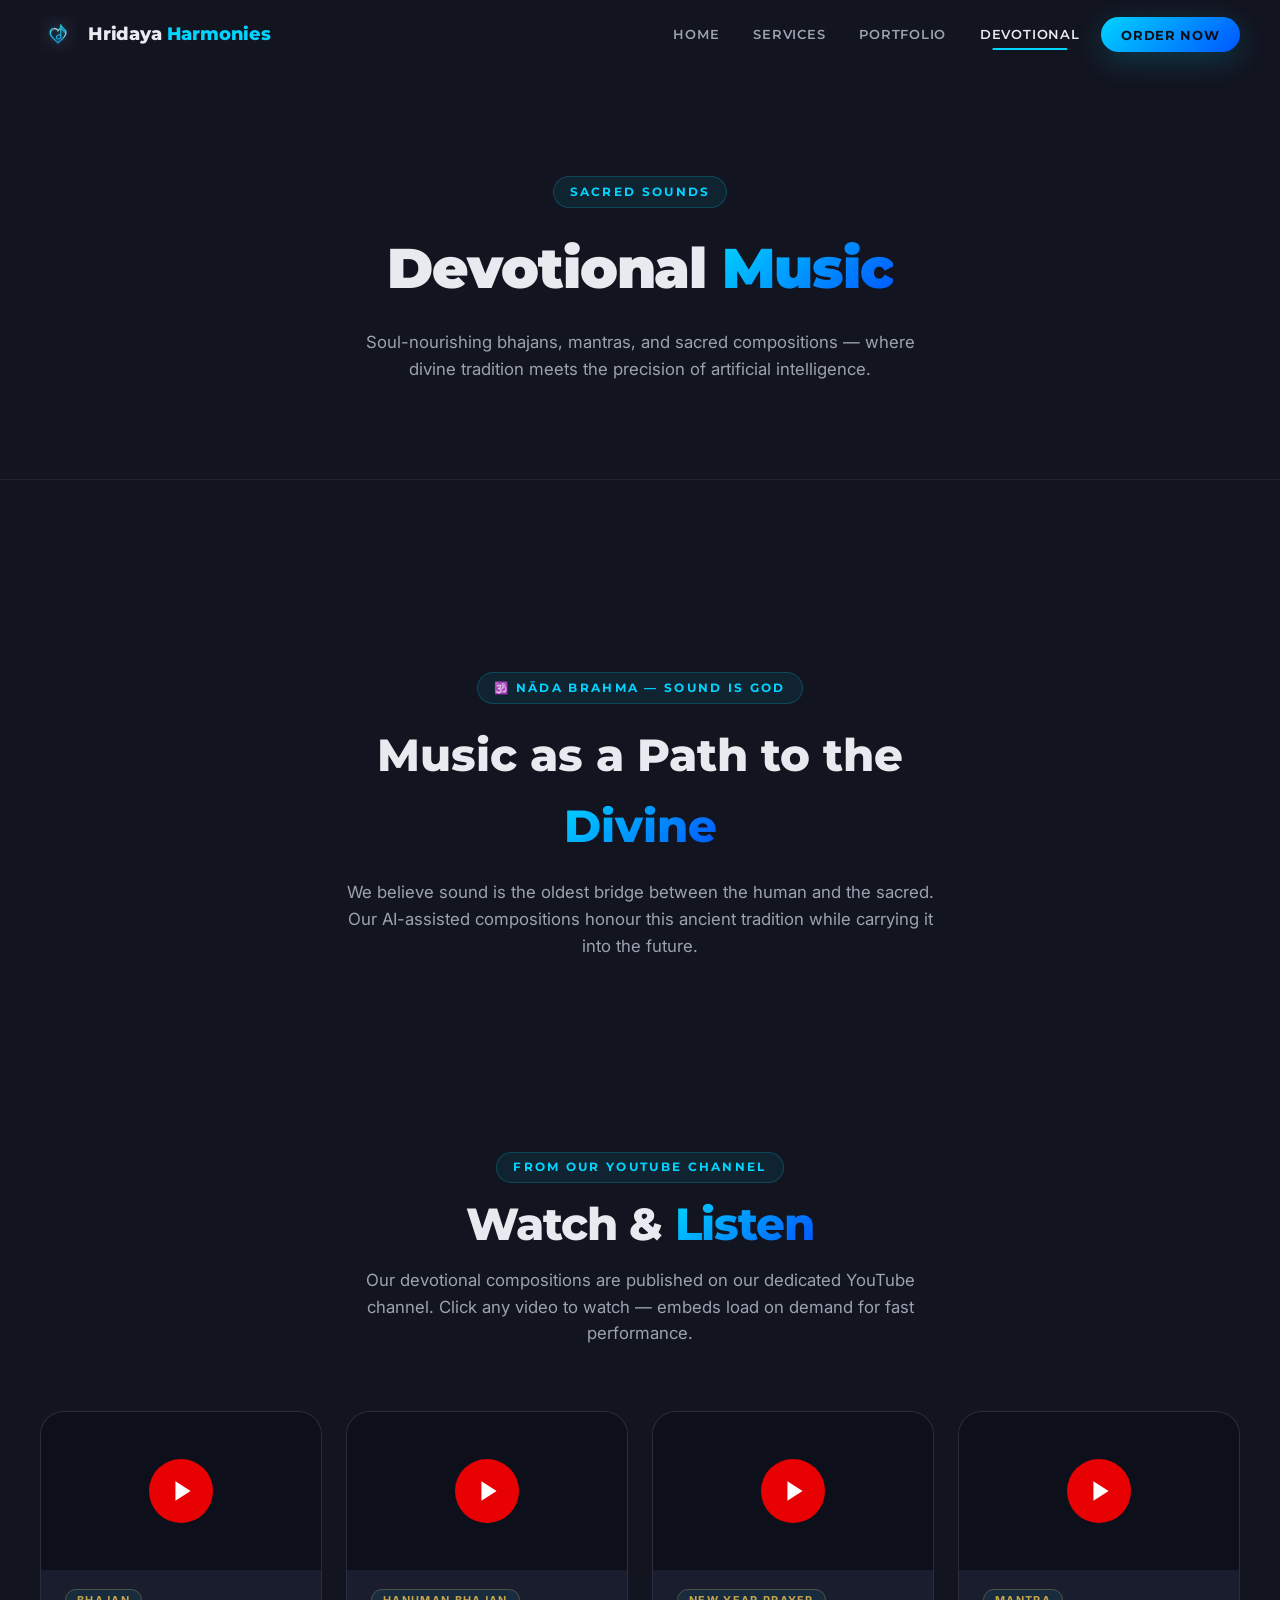
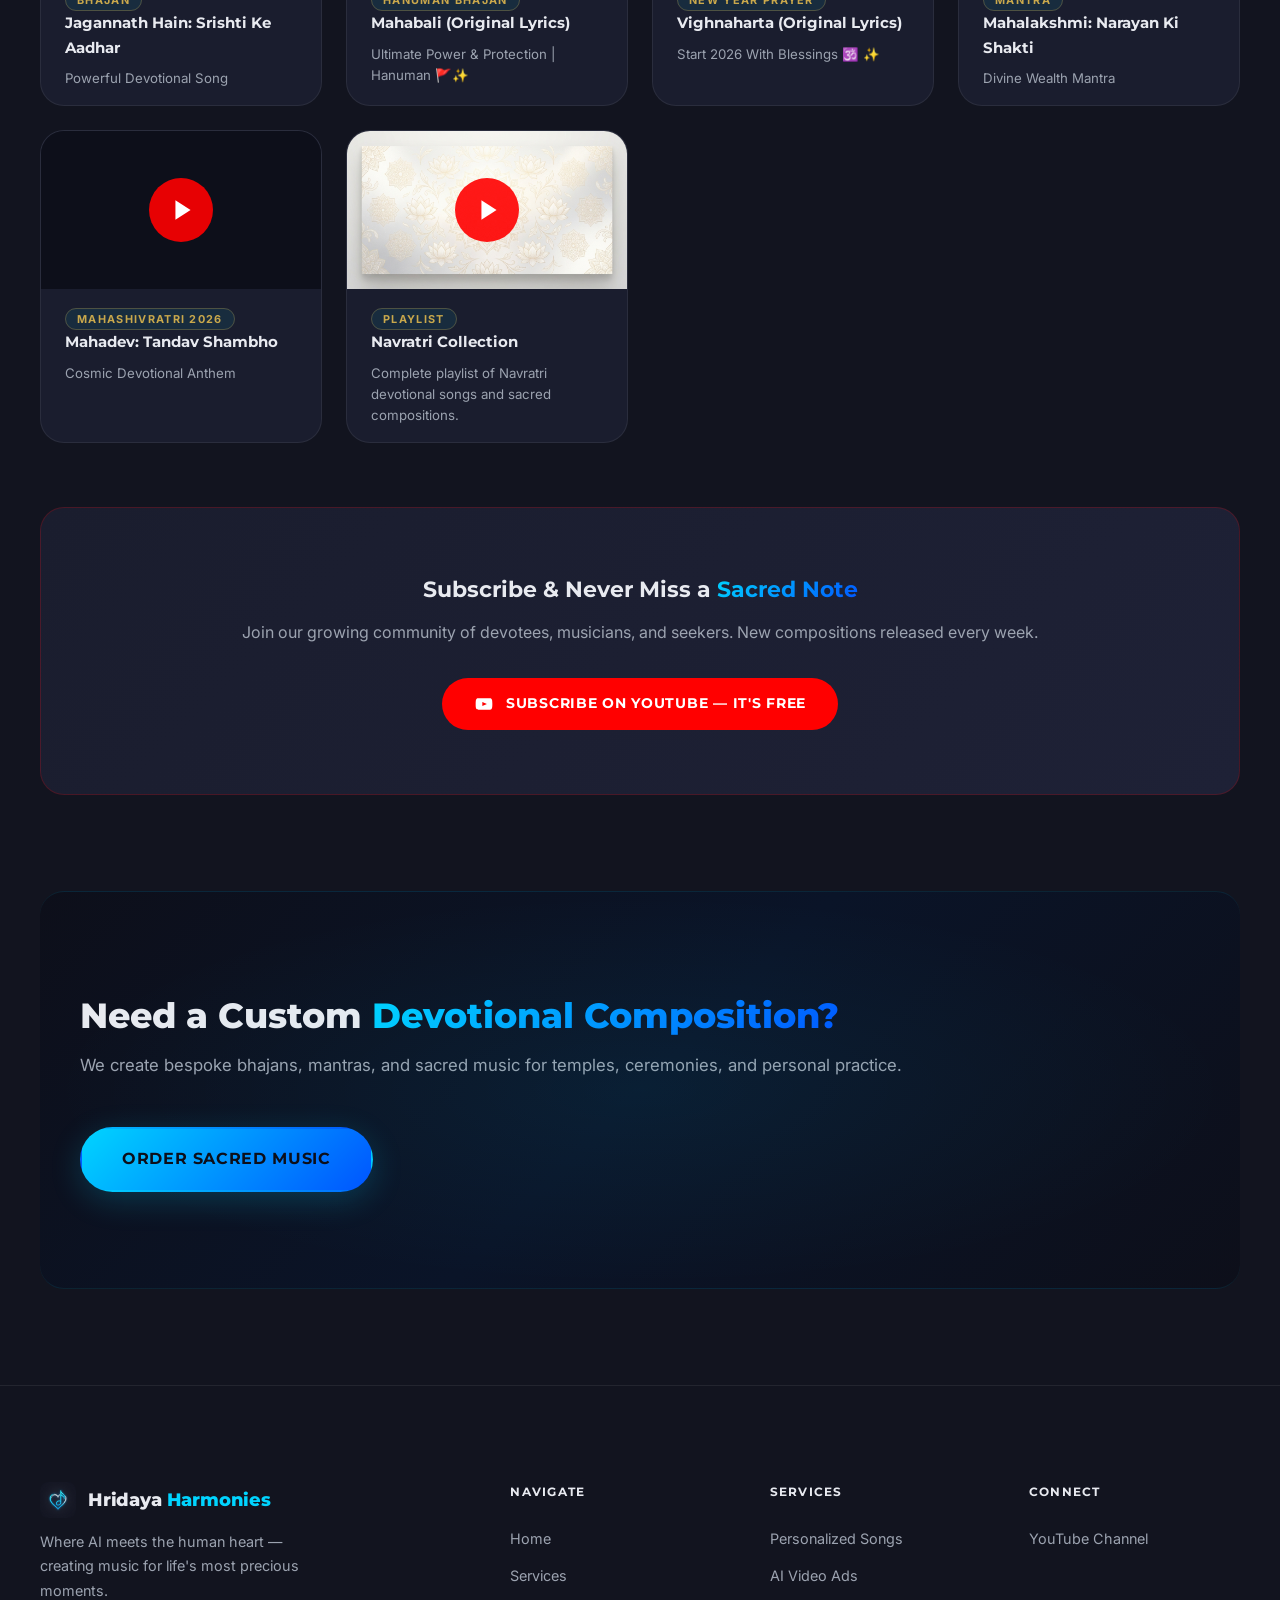
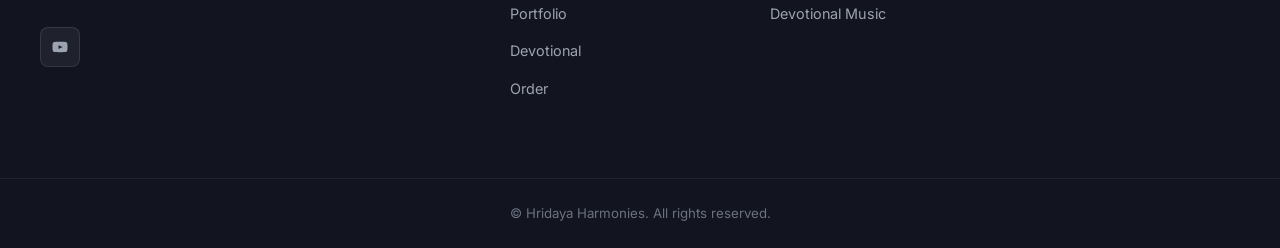
==== devotional/index.html @ 5d19a814 "feat: clean URLs - restructure pages into folders for /order, /services, /portfolio, /devotional" ====
﻿<!DOCTYPE html>
<html lang="en">
<head>
  <meta charset="UTF-8" />
  <meta name="viewport" content="width=device-width, initial-scale=1.0" />
  <title>Devotional Music | Hridaya Harmonies — Sacred AI Compositions</title>
  <meta name="description" content="Explore Hridaya Harmonies' devotional music channel — AI-composed bhajans, mantras, meditation soundscapes, and sacred compositions from our YouTube channel." />

  <!-- Favicon -->
  <link rel="icon" type="image/png" href="../logo_hridaya.png" />
  <link rel="apple-touch-icon" href="../logo_hridaya.png" />

  <link rel="preconnect" href="https://fonts.googleapis.com" />
  <link rel="preconnect" href="https://fonts.gstatic.com" crossorigin />
  <link href="https://fonts.googleapis.com/css2?family=Montserrat:wght@300;400;500;600;700;800;900&family=Inter:wght@300;400;500;600&display=swap" rel="stylesheet" />
  <link rel="stylesheet" href="../style.css" />
</head>
<body>

  <!-- NAVBAR -->
  <nav class="navbar" id="navbar" role="navigation" aria-label="Main navigation">
    <div class="nav-inner container">
      <a href="/" class="nav-logo" aria-label="Hridaya Harmonies Home">
        <img src="../logo_hridaya.png" alt="Hridaya Harmonies logo mark" class="nav-logo-img" />
        <span class="nav-logo-text">Hridaya<span class="accent"> Harmonies</span></span>
      </a>
      <button class="nav-toggle" id="navToggle" aria-label="Toggle mobile menu" aria-expanded="false">
        <span></span><span></span><span></span>
      </button>
      <ul class="nav-links" id="navLinks" role="list">
        <li><a href="/" class="nav-link">Home</a></li>
        <li><a href="/services/" class="nav-link">Services</a></li>
        <li><a href="/portfolio/" class="nav-link">Portfolio</a></li>
        <li><a href="/devotional/" class="nav-link active">Devotional</a></li>
        <li><a href="/order/" class="nav-link nav-cta">Order Now</a></li>
      </ul>
    </div>
  </nav>

  <!-- PAGE HEADER -->
  <header class="page-header" id="pageHeader">
    <div class="container">
      <span class="section-tag">Sacred Sounds</span>
      <h1>Devotional <span class="gradient-text">Music</span></h1>
      <p>Soul-nourishing bhajans, mantras, and sacred compositions — where divine tradition meets the precision of artificial intelligence.</p>
    </div>
  </header>

  <!-- DEVOTIONAL SECTION -->
  <section class="section devotional-section" id="devotionalSection">
    <div class="container">

      <!-- Hero Banner -->
      <div class="devotional-hero" id="devotionalHero">
        <div class="devotional-hero-bg" style="background-image: url('devotional_bg.png');"></div>
        <div class="devotional-hero-content">
          <span class="section-tag" style="margin-bottom:var(--space-4);">🕉️ Nāda Brahma — Sound is God</span>
          <h2>Music as a Path to the <span class="gradient-text">Divine</span></h2>
          <p>We believe sound is the oldest bridge between the human and the sacred. Our AI-assisted compositions honour this ancient tradition while carrying it into the future.</p>
        </div>
      </div>

      <!-- YouTube Grid -->
      <div class="section-header" id="ytHeader">
        <span class="section-tag">From Our YouTube Channel</span>
        <h2 class="section-title">Watch &amp; <span class="gradient-text">Listen</span></h2>
        <p class="section-subtitle">Our devotional compositions are published on our dedicated YouTube channel. Click any video to watch — embeds load on demand for fast performance.</p>
      </div>

      <div class="youtube-grid" id="youtubeGrid" aria-label="Devotional YouTube videos">

        <!-- Card 1 — Jagannath Hain -->
        <div class="youtube-card" id="ytCard1">
          <div class="yt-thumb">
            <div class="yt-thumb-placeholder"
              data-src="https://www.youtube.com/embed/JLXB-hZFXkE?si=jsMyrG0b1YxV2POU"
              role="button"
              tabindex="0"
              aria-label="Play Jagannath Hain: Srishti Ke Aadhar"
            >
              <img
                src="https://img.youtube.com/vi/JLXB-hZFXkE/hqdefault.jpg"
                alt="Jagannath Hain: Srishti Ke Aadhar"
                loading="lazy"
                onerror="this.src='devotional_bg.png'"
                style="width:100%;height:100%;object-fit:cover;"
              />
              <div class="yt-play-btn" aria-hidden="true">
                <svg viewBox="0 0 24 24" fill="currentColor"><polygon points="5 3 19 12 5 21 5 3"/></svg>
              </div>
            </div>
          </div>
          <div class="yt-card-info">
            <span class="video-tag" style="color:var(--gold);border-color:rgba(201,168,76,0.3);">Bhajan</span>
            <h4>Jagannath Hain: Srishti Ke Aadhar</h4>
            <p>Powerful Devotional Song</p>
          </div>
        </div>

        <!-- Card 2 — Mahabali -->
        <div class="youtube-card" id="ytCard2">
          <div class="yt-thumb">
            <div class="yt-thumb-placeholder"
              data-src="https://www.youtube.com/embed/Ba5eQjM521Q?si=Lhz2_5BTmiIc6SeB"
              role="button"
              tabindex="0"
              aria-label="Play Mahabali"
            >
              <img
                src="https://img.youtube.com/vi/Ba5eQjM521Q/hqdefault.jpg"
                alt="Mahabali (Original Lyrics)"
                loading="lazy"
                onerror="this.src='devotional_bg.png'"
                style="width:100%;height:100%;object-fit:cover;"
              />
              <div class="yt-play-btn" aria-hidden="true">
                <svg viewBox="0 0 24 24" fill="currentColor"><polygon points="5 3 19 12 5 21 5 3"/></svg>
              </div>
            </div>
          </div>
          <div class="yt-card-info">
            <span class="video-tag" style="color:var(--gold);border-color:rgba(201,168,76,0.3);">Hanuman Bhajan</span>
            <h4>Mahabali (Original Lyrics)</h4>
            <p>Ultimate Power &amp; Protection | Hanuman 🚩✨</p>
          </div>
        </div>

        <!-- Card 3 — Vighnaharta -->
        <div class="youtube-card" id="ytCard3">
          <div class="yt-thumb">
            <div class="yt-thumb-placeholder"
              data-src="https://www.youtube.com/embed/ETv2s9Ydbo8?si=xtUbwlt0jHcYJQPD"
              role="button"
              tabindex="0"
              aria-label="Play Vighnaharta"
            >
              <img
                src="https://img.youtube.com/vi/ETv2s9Ydbo8/hqdefault.jpg"
                alt="Vighnaharta (Original Lyrics)"
                loading="lazy"
                onerror="this.src='devotional_bg.png'"
                style="width:100%;height:100%;object-fit:cover;"
              />
              <div class="yt-play-btn" aria-hidden="true">
                <svg viewBox="0 0 24 24" fill="currentColor"><polygon points="5 3 19 12 5 21 5 3"/></svg>
              </div>
            </div>
          </div>
          <div class="yt-card-info">
            <span class="video-tag" style="color:var(--gold);border-color:rgba(201,168,76,0.3);">New Year Prayer</span>
            <h4>Vighnaharta (Original Lyrics)</h4>
            <p>Start 2026 With Blessings 🕉️ ✨</p>
          </div>
        </div>

        <!-- Card 4 — Mahalakshmi -->
        <div class="youtube-card" id="ytCard4">
          <div class="yt-thumb">
            <div class="yt-thumb-placeholder"
              data-src="https://www.youtube.com/embed/jTYMXz9Ek3E?si=W6mxr-jjDaSnveZk"
              role="button"
              tabindex="0"
              aria-label="Play Mahalakshmi"
            >
              <img
                src="https://img.youtube.com/vi/jTYMXz9Ek3E/hqdefault.jpg"
                alt="Mahalakshmi: Narayan Ki Shakti"
                loading="lazy"
                onerror="this.src='devotional_bg.png'"
                style="width:100%;height:100%;object-fit:cover;"
              />
              <div class="yt-play-btn" aria-hidden="true">
                <svg viewBox="0 0 24 24" fill="currentColor"><polygon points="5 3 19 12 5 21 5 3"/></svg>
              </div>
            </div>
          </div>
          <div class="yt-card-info">
            <span class="video-tag" style="color:var(--gold);border-color:rgba(201,168,76,0.3);">Mantra</span>
            <h4>Mahalakshmi: Narayan Ki Shakti</h4>
            <p>Divine Wealth Mantra</p>
          </div>
        </div>

        <!-- Card 5 — Mahadev -->
        <div class="youtube-card" id="ytCard5">
          <div class="yt-thumb">
            <div class="yt-thumb-placeholder"
              data-src="https://www.youtube.com/embed/wRwRC4AFLxY?si=Lh-WZsxWCR9h6tb8"
              role="button"
              tabindex="0"
              aria-label="Play Mahadev"
            >
              <img
                src="https://img.youtube.com/vi/wRwRC4AFLxY/hqdefault.jpg"
                alt="Mahadev: Tandav Shambho"
                loading="lazy"
                onerror="this.src='devotional_bg.png'"
                style="width:100%;height:100%;object-fit:cover;"
              />
              <div class="yt-play-btn" aria-hidden="true">
                <svg viewBox="0 0 24 24" fill="currentColor"><polygon points="5 3 19 12 5 21 5 3"/></svg>
              </div>
            </div>
          </div>
          <div class="yt-card-info">
            <span class="video-tag" style="color:var(--gold);border-color:rgba(201,168,76,0.3);">MahaShivRatri 2026</span>
            <h4>Mahadev: Tandav Shambho</h4>
            <p>Cosmic Devotional Anthem</p>
          </div>
        </div>

        <!-- Card 6 — Navratri Playlist -->
        <div class="youtube-card" id="ytCard6">
          <div class="yt-thumb">
            <div class="yt-thumb-placeholder"
              data-src="https://www.youtube.com/embed/videoseries?si=tY8pgIfpwhNT-QJk&amp;list=PLJcees25BpQ4IB7Jemow98rI_0-2cKrcR"
              role="button"
              tabindex="0"
              aria-label="Play Navratri Playlist"
            >
              <img
                src="../devotional_bg.png"
                alt="Navratri playlist"
                loading="lazy"
                style="width:100%;height:100%;object-fit:cover;"
              />
              <div class="yt-play-btn" aria-hidden="true">
                <svg viewBox="0 0 24 24" fill="currentColor"><polygon points="5 3 19 12 5 21 5 3"/></svg>
              </div>
            </div>
          </div>
          <div class="yt-card-info">
            <span class="video-tag" style="color:var(--gold);border-color:rgba(201,168,76,0.3);">Playlist</span>
            <h4>Navratri Collection</h4>
            <p>Complete playlist of Navratri devotional songs and sacred compositions.</p>
          </div>
        </div>

      </div>

      <!-- Channel CTA -->
      <div class="yt-channel-cta" id="ytChannelCta" style="margin-top:var(--space-10);">
        <h3>Subscribe &amp; Never Miss a <span class="gradient-text">Sacred Note</span></h3>
        <p>Join our growing community of devotees, musicians, and seekers. New compositions released every week.</p>
        <a href="https://www.youtube.com/channel/UCdiDMI7LmhcOeCPFYu1omWw/?sub_confirmation=1" target="_blank" rel="noopener noreferrer" class="btn-youtube" id="subscribeBtn">
          <svg viewBox="0 0 24 24" fill="currentColor" aria-hidden="true"><path d="M21.8 8s-.2-1.4-.8-2c-.7-.8-1.6-.8-2-.8C16.2 5 12 5 12 5s-4.2 0-7 .2c-.4 0-1.3 0-2 .8-.6.6-.8 2-.8 2S2 9.6 2 11.2v1.6c0 1.6.2 3.2.2 3.2s.2 1.4.8 2c.7.8 1.7.7 2.2.8C6.8 19 12 19 12 19s4.2 0 7-.2c.4 0 1.3 0 2-.8.6-.6.8-2 .8-2s.2-1.6.2-3.2v-1.6C22 9.6 21.8 8 21.8 8zM10 14.5v-5l5.5 2.5-5.5 2.5z"/></svg>
          Subscribe on YouTube — It's Free
        </a>
      </div>

      <!-- Order Devotional CTA -->
      <div class="cta-band" style="border-radius:var(--radius-lg);margin-top:var(--space-16);" id="devotionalOrderCta">
        <div class="container cta-inner">
          <div>
            <h2>Need a Custom <span class="gradient-text">Devotional Composition?</span></h2>
            <p>We create bespoke bhajans, mantras, and sacred music for temples, ceremonies, and personal practice.</p>
          </div>
          <a href="/order/" class="btn btn-primary btn-large" id="devOrderBtn">Order Sacred Music</a>
        </div>
      </div>

    </div>
  </section>

  <!-- FOOTER -->
  <footer class="footer" role="contentinfo">
    <div class="container footer-inner">
      <div class="footer-brand">
        <a href="/" class="nav-logo">
          <img src="../logo_hridaya.png" alt="" class="nav-logo-img" />
          <span class="nav-logo-text">Hridaya<span class="accent"> Harmonies</span></span>
        </a>
        <p class="footer-tagline">Where AI meets the human heart — creating music for life's most precious moments.</p>
        <div class="footer-social">
          <a href="https://www.youtube.com/channel/UCdiDMI7LmhcOeCPFYu1omWw/" target="_blank" rel="noopener noreferrer" class="social-link" aria-label="YouTube">
            <svg viewBox="0 0 24 24" fill="currentColor"><path d="M21.8 8s-.2-1.4-.8-2c-.7-.8-1.6-.8-2-.8C16.2 5 12 5 12 5s-4.2 0-7 .2c-.4 0-1.3 0-2 .8-.6.6-.8 2-.8 2S2 9.6 2 11.2v1.6c0 1.6.2 3.2.2 3.2s.2 1.4.8 2c.7.8 1.7.7 2.2.8C6.8 19 12 19 12 19s4.2 0 7-.2c.4 0 1.3 0 2-.8.6-.6.8-2 .8-2s.2-1.6.2-3.2v-1.6C22 9.6 21.8 8 21.8 8zM10 14.5v-5l5.5 2.5-5.5 2.5z"/></svg>
          </a>
        </div>
      </div>
      <div class="footer-nav-group">
        <h4>Navigate</h4>
        <ul>
          <li><a href="/">Home</a></li>
          <li><a href="/services/">Services</a></li>
          <li><a href="/portfolio/">Portfolio</a></li>
          <li><a href="/devotional/">Devotional</a></li>
          <li><a href="/order/">Order</a></li>
        </ul>
      </div>
      <div class="footer-nav-group">
        <h4>Services</h4>
        <ul>
          <li><a href="/services/#personal">Personalized Songs</a></li>
          <li><a href="/services/#ads">AI Video Ads</a></li>
          <li><a href="/devotional/">Devotional Music</a></li>
        </ul>
      </div>
      <div class="footer-nav-group">
        <h4>Connect</h4>
        <ul>
          <li><a href="https://www.youtube.com/channel/UCdiDMI7LmhcOeCPFYu1omWw/" target="_blank" rel="noopener noreferrer">YouTube Channel</a></li>
        </ul>
      </div>
    </div>
    <div class="footer-bottom">
      <div class="container">
        <p>© <span id="footerYear"></span> Hridaya Harmonies. All rights reserved.</p>
      </div>
    </div>
  </footer>

  <script src="../main.js"></script>
  <script>
    // Keyboard activation of YouTube placeholders
    document.querySelectorAll('.yt-thumb-placeholder').forEach(el => {
      el.addEventListener('keydown', (e) => {
        if (e.key === 'Enter' || e.key === ' ') { e.preventDefault(); el.click(); }
      });
    });
  </script>
</body>
</html>
---- style.css ----
/* ═══════════════════════════════════════════════════════════
   HRIDAYA HARMONIES — MASTER STYLESHEET
   Design System: Slate Grey/White base · Electric Blue CTAs
   ═══════════════════════════════════════════════════════════ */

/* ── DESIGN TOKENS ─────────────────────────────────────── */
:root {
  /* Backgrounds */
  --bg-deep:      #0d0f1a;
  --bg-dark:      #12141f;
  --bg-card:      #1a1d2e;
  --bg-card-alt:  #1e2136;
  --bg-light:     #f5f5f8;
  --bg-white:     #ffffff;

  /* Text */
  --text-primary:   #e8eaf0;
  --text-secondary: #9ca3b0;
  --text-dark:      #0d0f1a;
  --text-muted:     #6b7280;

  /* Brand Colors */
  --electric-blue:  #00d4ff;
  --electric-blue2: #0099cc;
  --blue-glow:      rgba(0,212,255,0.15);
  --blue-glow2:     rgba(0,212,255,0.08);
  --silver:         #c8d0e0;
  --silver-light:   #e8ecf4;
  --gold:           #c9a84c;

  /* Gradients */
  --grad-primary:   linear-gradient(135deg, #00d4ff 0%, #0055ff 100%);
  --grad-hero:      linear-gradient(180deg, rgba(13,15,26,0) 0%, rgba(13,15,26,0.7) 60%, rgba(13,15,26,1) 100%);
  --grad-card:      linear-gradient(135deg, #1a1d2e 0%, #1e2136 100%);

  /* Layout */
  --container-max: 1280px;
  --gutter:        clamp(1.25rem, 5vw, 2.5rem);
  --radius-sm:     8px;
  --radius-md:     16px;
  --radius-lg:     24px;
  --radius-xl:     40px;

  /* Spacing scale */
  --space-1: 0.25rem;
  --space-2: 0.5rem;
  --space-3: 0.75rem;
  --space-4: 1rem;
  --space-5: 1.5rem;
  --space-6: 2rem;
  --space-8: 3rem;
  --space-10: 4rem;
  --space-16: 6rem;

  /* Transitions */
  --ease: cubic-bezier(0.4, 0, 0.2, 1);
  --ease-bounce: cubic-bezier(0.34, 1.56, 0.64, 1);
  --t-fast: 0.15s;
  --t-med:  0.3s;
  --t-slow: 0.6s;

  /* Shadows */
  --shadow-sm:   0 2px 8px rgba(0,0,0,0.3);
  --shadow-md:   0 8px 32px rgba(0,0,0,0.4);
  --shadow-lg:   0 20px 60px rgba(0,0,0,0.5);
  --shadow-blue: 0 8px 32px rgba(0,212,255,0.2);
  --shadow-blue-lg: 0 20px 60px rgba(0,212,255,0.15);
}

/* ── RESET & BASE ──────────────────────────────────────── */
*, *::before, *::after {
  box-sizing: border-box;
  margin: 0;
  padding: 0;
}
html {
  font-size: 16px;
  scroll-behavior: smooth;
  -webkit-text-size-adjust: 100%;
}
body {
  font-family: 'Inter', 'Montserrat', sans-serif;
  background-color: var(--bg-deep);
  color: var(--text-primary);
  line-height: 1.6;
  overflow-x: hidden;
}
img, video {
  display: block;
  max-width: 100%;
}
a {
  color: inherit;
  text-decoration: none;
  transition: color var(--t-fast) var(--ease);
}
ul, ol { list-style: none; }
button { cursor: pointer; border: none; background: none; font: inherit; }
input, select, textarea {
  font: inherit;
  outline: none;
}

/* ── UTILITIES ─────────────────────────────────────────── */
.container {
  max-width: var(--container-max);
  margin: 0 auto;
  padding: 0 var(--gutter);
}
.section {
  padding: var(--space-16) 0;
}
.hidden { display: none !important; }
.gradient-text {
  background: var(--grad-primary);
  -webkit-background-clip: text;
  -webkit-text-fill-color: transparent;
  background-clip: text;
}
.accent { color: var(--electric-blue); }

.section-header {
  text-align: center;
  max-width: 680px;
  margin: 0 auto var(--space-10);
}
.section-tag {
  display: inline-block;
  font-family: 'Montserrat', sans-serif;
  font-size: 0.72rem;
  font-weight: 700;
  letter-spacing: 0.2em;
  text-transform: uppercase;
  color: var(--electric-blue);
  background: var(--blue-glow2);
  border: 1px solid rgba(0,212,255,0.2);
  border-radius: 100px;
  padding: 0.35rem 1rem;
  margin-bottom: var(--space-4);
}
.section-title {
  font-family: 'Montserrat', sans-serif;
  font-size: clamp(1.8rem, 4vw, 2.8rem);
  font-weight: 800;
  line-height: 1.15;
  margin-bottom: var(--space-4);
  letter-spacing: -0.02em;
}
.section-subtitle {
  color: var(--text-secondary);
  font-size: 1.05rem;
  max-width: 560px;
  margin: 0 auto;
}

/* ── BUTTONS ───────────────────────────────────────────── */
.btn {
  display: inline-flex;
  align-items: center;
  gap: var(--space-2);
  font-family: 'Montserrat', sans-serif;
  font-size: 0.9rem;
  font-weight: 700;
  letter-spacing: 0.04em;
  text-transform: uppercase;
  padding: 0.85rem 2rem;
  border-radius: 100px;
  border: 2px solid transparent;
  transition: all var(--t-med) var(--ease);
  cursor: pointer;
  position: relative;
  overflow: hidden;
  white-space: nowrap;
}
.btn-icon { width: 1rem; height: 1rem; flex-shrink: 0; }
.btn-large { padding: 1.1rem 2.5rem; font-size: 1rem; }

.btn-primary {
  background: var(--grad-primary);
  color: var(--bg-deep);
  box-shadow: var(--shadow-blue);
}
.btn-primary:hover {
  transform: translateY(-2px) scale(1.02);
  box-shadow: var(--shadow-blue-lg);
  filter: brightness(1.1);
}
.btn-primary:active { transform: translateY(0) scale(0.98); }

.btn-ghost {
  background: transparent;
  color: var(--text-primary);
  border-color: rgba(255,255,255,0.15);
  backdrop-filter: blur(10px);
}
.btn-ghost:hover {
  border-color: var(--electric-blue);
  color: var(--electric-blue);
  background: var(--blue-glow2);
  transform: translateY(-2px);
}

.btn-outline {
  background: transparent;
  color: var(--electric-blue);
  border-color: var(--electric-blue);
}
.btn-outline:hover {
  background: var(--electric-blue);
  color: var(--bg-deep);
  box-shadow: var(--shadow-blue);
  transform: translateY(-2px);
}
.btn-outline-full {
  display: block;
  text-align: center;
  font-family: 'Montserrat', sans-serif;
  font-size: 0.88rem;
  font-weight: 700;
  letter-spacing: 0.05em;
  text-transform: uppercase;
  color: var(--electric-blue);
  border: 2px solid rgba(0,212,255,0.3);
  border-radius: 100px;
  padding: 0.85rem 1.5rem;
  margin-top: var(--space-4);
  transition: all var(--t-med) var(--ease);
  backdrop-filter: blur(10px);
}
.btn-outline-full:hover {
  background: var(--electric-blue);
  color: var(--bg-deep);
  border-color: var(--electric-blue);
  box-shadow: var(--shadow-blue);
}

/* ── NAVBAR ────────────────────────────────────────────── */
.navbar {
  position: fixed;
  top: 0;
  left: 0;
  right: 0;
  z-index: 1000;
  padding: var(--space-4) 0;
  transition: all var(--t-med) var(--ease);
}
.navbar.scrolled {
  background: rgba(13,15,26,0.9);
  backdrop-filter: blur(20px);
  -webkit-backdrop-filter: blur(20px);
  border-bottom: 1px solid rgba(255,255,255,0.06);
  padding: 0.75rem 0;
  box-shadow: var(--shadow-md);
}
.nav-inner {
  display: flex;
  align-items: center;
  justify-content: space-between;
  gap: var(--space-5);
}
.nav-logo {
  display: flex;
  align-items: center;
  gap: var(--space-3);
  flex-shrink: 0;
}
.nav-logo-img {
  width: 36px;
  height: 36px;
  object-fit: contain;
  border-radius: 8px;
}
.nav-logo-text {
  font-family: 'Montserrat', sans-serif;
  font-size: 1.15rem;
  font-weight: 800;
  letter-spacing: -0.01em;
  white-space: nowrap;
}
.nav-links {
  display: flex;
  align-items: center;
  gap: var(--space-2);
}
.nav-link {
  font-family: 'Montserrat', sans-serif;
  font-size: 0.82rem;
  font-weight: 600;
  letter-spacing: 0.06em;
  text-transform: uppercase;
  color: var(--text-secondary);
  padding: 0.5rem 0.8rem;
  border-radius: var(--radius-sm);
  transition: all var(--t-fast) var(--ease);
  position: relative;
}
.nav-link::after {
  content: '';
  position: absolute;
  bottom: 0;
  left: 50%;
  transform: translateX(-50%);
  width: 0;
  height: 2px;
  background: var(--electric-blue);
  border-radius: 2px;
  transition: width var(--t-med) var(--ease);
}
.nav-link:hover { color: var(--text-primary); }
.nav-link:hover::after, .nav-link.active::after { width: 60%; }
.nav-link.active { color: var(--text-primary); }
.nav-cta {
  background: var(--grad-primary) !important;
  color: var(--bg-deep) !important;
  padding: 0.6rem 1.3rem !important;
  border-radius: 100px !important;
  font-weight: 700 !important;
  letter-spacing: 0.05em !important;
  box-shadow: var(--shadow-blue) !important;
  transition: all var(--t-med) var(--ease) !important;
}
.nav-cta::after { display: none !important; }
.nav-cta:hover {
  transform: translateY(-2px) !important;
  box-shadow: var(--shadow-blue-lg) !important;
  filter: brightness(1.1);
}
.nav-toggle {
  display: none;
  flex-direction: column;
  gap: 5px;
  padding: 8px;
  z-index: 1001;
}
.nav-toggle span {
  display: block;
  width: 22px;
  height: 2px;
  background: var(--text-primary);
  border-radius: 2px;
  transition: all var(--t-med) var(--ease);
}
.nav-toggle.open span:nth-child(1) { transform: rotate(45deg) translate(5px, 5px); }
.nav-toggle.open span:nth-child(2) { opacity: 0; transform: scaleX(0); }
.nav-toggle.open span:nth-child(3) { transform: rotate(-45deg) translate(5px, -5px); }

/* ── HERO ──────────────────────────────────────────────── */
.hero {
  position: relative;
  min-height: 100vh;
  display: flex;
  align-items: center;
  overflow: hidden;
}
.hero-bg {
  position: absolute;
  inset: 0;
  background-size: cover;
  background-position: center;
  background-repeat: no-repeat;
  transform: scale(1.05);
  transition: transform 8s var(--ease);
  will-change: transform;
}
.hero-bg.loaded { transform: scale(1); }
.hero-overlay {
  position: absolute;
  inset: 0;
  background: var(--grad-hero);
}
.hero-content {
  position: relative;
  z-index: 2;
  padding-top: clamp(6rem, 15vh, 10rem);
  padding-bottom: clamp(4rem, 10vh, 6rem);
  max-width: 820px;
}
.hero-badge {
  display: inline-flex;
  align-items: center;
  gap: var(--space-2);
  font-size: 0.78rem;
  font-weight: 600;
  letter-spacing: 0.1em;
  text-transform: uppercase;
  color: var(--electric-blue);
  background: rgba(0,212,255,0.08);
  border: 1px solid rgba(0,212,255,0.25);
  border-radius: 100px;
  padding: 0.5rem 1.1rem;
  margin-bottom: var(--space-5);
  animation: fadeInUp 0.8s var(--ease) both;
}
.badge-dot {
  width: 6px;
  height: 6px;
  background: var(--electric-blue);
  border-radius: 50%;
  box-shadow: 0 0 8px var(--electric-blue);
  animation: pulse 2s infinite;
}
@keyframes pulse {
  0%, 100% { opacity: 1; box-shadow: 0 0 8px var(--electric-blue); }
  50% { opacity: 0.6; box-shadow: 0 0 20px var(--electric-blue); }
}
.hero-title {
  font-family: 'Montserrat', sans-serif;
  font-size: clamp(2.8rem, 7vw, 5.5rem);
  font-weight: 900;
  line-height: 1.05;
  letter-spacing: -0.03em;
  margin-bottom: var(--space-5);
  animation: fadeInUp 0.8s var(--ease) 0.15s both;
}
.hero-subtitle {
  font-size: clamp(1rem, 2vw, 1.2rem);
  color: var(--text-secondary);
  max-width: 540px;
  line-height: 1.7;
  margin-bottom: var(--space-8);
  animation: fadeInUp 0.8s var(--ease) 0.3s both;
}
.hero-actions {
  display: flex;
  align-items: center;
  gap: var(--space-4);
  flex-wrap: wrap;
  margin-bottom: var(--space-10);
  animation: fadeInUp 0.8s var(--ease) 0.45s both;
}
.hero-stats {
  display: flex;
  align-items: center;
  gap: var(--space-6);
  flex-wrap: wrap;
  animation: fadeInUp 0.8s var(--ease) 0.6s both;
}
.stat-item {
  display: flex;
  flex-direction: column;
}
.stat-number {
  font-family: 'Montserrat', sans-serif;
  font-size: 2.2rem;
  font-weight: 900;
  color: var(--electric-blue);
  line-height: 1;
}
.stat-suffix { font-size: 1.5rem; font-weight: 900; color: var(--electric-blue); }
.stat-label {
  font-size: 0.78rem;
  letter-spacing: 0.05em;
  color: var(--text-secondary);
  text-transform: uppercase;
  margin-top: 2px;
}
.stat-divider {
  width: 1px;
  height: 48px;
  background: rgba(255,255,255,0.1);
}
.hero-scroll-indicator {
  position: absolute;
  bottom: 2.5rem;
  left: 50%;
  transform: translateX(-50%);
  display: flex;
  flex-direction: column;
  align-items: center;
  gap: 8px;
  z-index: 2;
  opacity: 0.5;
  animation: fadeInUp 1s var(--ease) 1s both;
}
.hero-scroll-indicator span {
  font-size: 0.68rem;
  letter-spacing: 0.15em;
  text-transform: uppercase;
  color: var(--text-secondary);
}
.scroll-mouse {
  width: 22px;
  height: 34px;
  border: 2px solid rgba(255,255,255,0.3);
  border-radius: 11px;
  display: flex;
  justify-content: center;
  padding-top: 5px;
}
.scroll-wheel {
  width: 3px;
  height: 8px;
  background: var(--electric-blue);
  border-radius: 2px;
  animation: scrollWheel 1.8s infinite;
}
@keyframes scrollWheel {
  0%   { transform: translateY(0); opacity: 1; }
  100% { transform: translateY(12px); opacity: 0; }
}

/* ── SERVICES PREVIEW ──────────────────────────────────── */
.services-preview { background: var(--bg-dark); }
.services-grid {
  display: grid;
  grid-template-columns: repeat(3, 1fr);
  gap: var(--space-5);
  align-items: stretch;
}
@media (max-width: 900px) { .services-grid { grid-template-columns: 1fr; } }

.service-card {
  position: relative;
  background: var(--grad-card);
  border: 1px solid rgba(255,255,255,0.07);
  border-radius: var(--radius-lg);
  padding: var(--space-8) var(--space-6);
  transition: all var(--t-med) var(--ease);
  display: flex;
  flex-direction: column;
  gap: var(--space-4);
  overflow: hidden;
}
.service-card::before {
  content: '';
  position: absolute;
  inset: 0;
  background: radial-gradient(circle at 50% 0%, rgba(0,212,255,0.06), transparent 70%);
  pointer-events: none;
  opacity: 0;
  transition: opacity var(--t-med) var(--ease);
}
.service-card:hover::before { opacity: 1; }
.service-card:hover {
  border-color: rgba(0,212,255,0.25);
  transform: translateY(-6px);
  box-shadow: var(--shadow-blue);
}
.service-card--featured {
  border-color: rgba(0,212,255,0.3);
  background: linear-gradient(135deg, #1a1d2e 0%, #151830 50%, #0d0f1a 100%);
}
.service-card--featured::before { opacity: 1; }
.featured-badge {
  position: absolute;
  top: 1.2rem;
  right: 1.2rem;
  font-size: 0.68rem;
  font-weight: 700;
  letter-spacing: 0.1em;
  text-transform: uppercase;
  color: var(--bg-deep);
  background: var(--grad-primary);
  padding: 0.3rem 0.8rem;
  border-radius: 100px;
  box-shadow: var(--shadow-blue);
}
.service-card-icon {
  width: 56px;
  height: 56px;
  background: var(--blue-glow2);
  border: 1px solid rgba(0,212,255,0.2);
  border-radius: var(--radius-md);
  display: flex;
  align-items: center;
  justify-content: center;
  flex-shrink: 0;
}
.service-card-icon svg {
  width: 28px;
  height: 28px;
  color: var(--electric-blue);
  stroke: var(--electric-blue);
}
.service-card-title {
  font-family: 'Montserrat', sans-serif;
  font-size: 1.3rem;
  font-weight: 800;
}
.service-card-desc { color: var(--text-secondary); font-size: 0.93rem; line-height: 1.7; flex-grow: 1; }
.service-card-list {
  display: flex;
  flex-direction: column;
  gap: var(--space-2);
}
.service-card-list li {
  font-size: 0.85rem;
  color: var(--text-secondary);
  padding-left: 1rem;
  position: relative;
}
.service-card-list li::before {
  content: '→';
  position: absolute;
  left: 0;
  color: var(--electric-blue);
  font-size: 0.75rem;
}
.service-card-link {
  font-family: 'Montserrat', sans-serif;
  font-size: 0.82rem;
  font-weight: 700;
  letter-spacing: 0.05em;
  color: var(--electric-blue);
  text-transform: uppercase;
  transition: gap var(--t-fast) var(--ease), letter-spacing var(--t-fast) var(--ease);
}
.service-card-link:hover { letter-spacing: 0.1em; }

/* ── PROCESS ───────────────────────────────────────────── */
.process-section { background: var(--bg-deep); }
.process-grid {
  display: flex;
  align-items: flex-start;
  gap: 0;
}
.process-step {
  flex: 1;
  text-align: center;
  padding: var(--space-6) var(--space-4);
  position: relative;
  transition: transform var(--t-med) var(--ease);
}
.process-step:hover { transform: translateY(-4px); }
.step-number {
  font-family: 'Montserrat', sans-serif;
  font-size: 3rem;
  font-weight: 900;
  color: transparent;
  -webkit-text-stroke: 1px rgba(0,212,255,0.3);
  line-height: 1;
  margin-bottom: var(--space-4);
  transition: -webkit-text-stroke var(--t-med) var(--ease);
}
.process-step:hover .step-number { -webkit-text-stroke-color: var(--electric-blue); }
.step-content h3 {
  font-family: 'Montserrat', sans-serif;
  font-size: 1.1rem;
  font-weight: 700;
  margin-bottom: var(--space-3);
}
.step-content p { color: var(--text-secondary); font-size: 0.9rem; line-height: 1.7; }
.process-connector {
  width: 60px;
  height: 1px;
  background: linear-gradient(90deg, rgba(0,212,255,0.4), rgba(0,212,255,0.1));
  align-self: center;
  margin-top: -2rem;
  flex-shrink: 0;
}
@media (max-width: 768px) {
  .process-grid { flex-direction: column; align-items: center; gap: 0; }
  .process-connector { width: 1px; height: 40px; background: linear-gradient(180deg, rgba(0,212,255,0.4), rgba(0,212,255,0.1)); margin: 0; }
}

/* ── FEATURED WORK ─────────────────────────────────────── */
.featured-section { background: var(--bg-dark); }
.featured-grid {
  display: grid;
  grid-template-columns: 300px 1fr 300px;
  gap: var(--space-5);
  align-items: start;
}
@media (max-width: 1100px) { .featured-grid { grid-template-columns: 260px 1fr; } }
@media (max-width: 960px)  { .featured-grid { grid-template-columns: 1fr; } }

.featured-video-card {
  background: var(--bg-card);
  border: 1px solid rgba(255,255,255,0.07);
  border-radius: var(--radius-lg);
  overflow: hidden;
  transition: box-shadow var(--t-med) var(--ease);
}
.featured-video-card:hover { box-shadow: var(--shadow-blue); }
/* ── Portrait (9:16) video wrapper — for Reels ─── */
.video-wrapper {
  position: relative;
  aspect-ratio: 9/16;
  background: #000;
  overflow: hidden;
  border-radius: var(--radius-lg) var(--radius-lg) 0 0;
  max-height: 70vh;          /* prevent giant portrait on large screens */
}
.video-wrapper video {
  width: 100%;
  height: 100%;
  object-fit: contain;       /* show full 9:16 without cropping */
  background: #000;
}
/* Landscape override — only for lightbox */
.video-wrapper.landscape {
  aspect-ratio: 16/9;
  max-height: none;
  border-radius: 0;
}
.video-wrapper.landscape video { object-fit: cover; }
.video-overlay {
  position: absolute;
  inset: 0;
  background: rgba(0,0,0,0.45);
  display: flex;
  align-items: center;
  justify-content: center;
  transition: opacity var(--t-med) var(--ease);
  cursor: pointer;
}
.video-overlay.hidden { opacity: 0; pointer-events: none; }
.play-btn {
  width: 72px;
  height: 72px;
  background: var(--grad-primary);
  border-radius: 50%;
  display: flex;
  align-items: center;
  justify-content: center;
  box-shadow: 0 0 0 0 rgba(0,212,255,0.4);
  animation: playPulse 2s infinite;
  transition: transform var(--t-fast) var(--ease);
}
.play-btn:hover { transform: scale(1.1); }
.play-btn svg { width: 28px; height: 28px; color: var(--bg-deep); margin-left: 4px; }
@keyframes playPulse {
  0%   { box-shadow: 0 0 0 0 rgba(0,212,255,0.4); }
  70%  { box-shadow: 0 0 0 20px rgba(0,212,255,0); }
  100% { box-shadow: 0 0 0 0 rgba(0,212,255,0); }
}

/* Custom Video Controls */
.video-controls {
  position: absolute;
  bottom: 0;
  left: 0;
  right: 0;
  display: flex;
  align-items: center;
  gap: 10px;
  padding: 10px 14px;
  background: linear-gradient(0deg, rgba(0,0,0,0.8) 0%, transparent 100%);
  opacity: 0;
  transition: opacity var(--t-med) var(--ease);
}
.video-wrapper:hover .video-controls,
.video-wrapper:focus-within .video-controls { opacity: 1; }
.vc-btn {
  width: 32px;
  height: 32px;
  display: flex;
  align-items: center;
  justify-content: center;
  color: var(--text-primary);
  flex-shrink: 0;
  border-radius: 6px;
  transition: color var(--t-fast) var(--ease), background var(--t-fast) var(--ease);
}
.vc-btn:hover { color: var(--electric-blue); background: rgba(255,255,255,0.08); }
.vc-btn svg { width: 16px; height: 16px; }
.vc-progress-wrap {
  flex: 1;
  height: 4px;
  background: rgba(255,255,255,0.2);
  border-radius: 4px;
  cursor: pointer;
  position: relative;
  overflow: hidden;
}
.vc-progress-bar {
  height: 100%;
  background: var(--grad-primary);
  border-radius: 4px;
  width: 0%;
  transition: width 0.1s linear;
  pointer-events: none;
}
.vc-time {
  font-size: 0.72rem;
  color: var(--text-secondary);
  font-family: 'Montserrat', sans-serif;
  white-space: nowrap;
}
.video-info {
  padding: var(--space-5) var(--space-6);
  display: flex;
  flex-direction: column;
  gap: var(--space-2);
}
.video-info h3 {
  font-family: 'Montserrat', sans-serif;
  font-size: 1.2rem;
  font-weight: 700;
}
.video-info p { color: var(--text-secondary); font-size: 0.9rem; }
.video-tag {
  font-size: 0.68rem;
  font-weight: 700;
  letter-spacing: 0.12em;
  text-transform: uppercase;
  color: var(--electric-blue);
  background: var(--blue-glow2);
  border: 1px solid rgba(0,212,255,0.2);
  border-radius: 100px;
  padding: 0.2rem 0.7rem;
  align-self: flex-start;
}

/* Reel Cards */
.featured-reel {
  display: flex;
  flex-direction: column;
  gap: var(--space-4);
}
.reel-card {
  display: flex;
  gap: var(--space-3);
  align-items: center;
  background: var(--bg-card);
  border: 1px solid rgba(255,255,255,0.07);
  border-radius: var(--radius-md);
  overflow: hidden;
  cursor: pointer;
  transition: all var(--t-med) var(--ease);
}
.reel-card:hover { border-color: rgba(0,212,255,0.3); transform: translateX(4px); box-shadow: var(--shadow-blue); }
.reel-card.active { border-color: var(--electric-blue); background: var(--bg-card-alt); }
.reel-thumb {
  width: 100px;
  height: 72px;
  flex-shrink: 0;
  background-size: cover;
  background-position: center;
  position: relative;
  display: flex;
  align-items: center;
  justify-content: center;
}
.reel-play {
  width: 32px;
  height: 32px;
  background: rgba(0,212,255,0.85);
  border-radius: 50%;
  display: flex;
  align-items: center;
  justify-content: center;
}
.reel-play svg { width: 12px; height: 12px; color: var(--bg-deep); margin-left: 2px; }
.reel-info { padding: var(--space-3) var(--space-4) var(--space-3) 0; flex: 1; }
.reel-info h4 { font-family: 'Montserrat', sans-serif; font-size: 0.9rem; font-weight: 700; }

/* ── TESTIMONIALS ──────────────────────────────────────── */
.testimonials-section { background: var(--bg-deep); }
.testimonials-carousel {
  display: grid;
  grid-template-columns: repeat(3, 1fr);
  gap: var(--space-5);
  margin-bottom: var(--space-6);
}
@media (max-width: 900px) { .testimonials-carousel { grid-template-columns: 1fr; } }
.testimonial-card {
  background: var(--grad-card);
  border: 1px solid rgba(255,255,255,0.07);
  border-radius: var(--radius-lg);
  padding: var(--space-8) var(--space-6);
  position: relative;
  transition: all var(--t-med) var(--ease);
}
.testimonial-card:hover { border-color: rgba(0,212,255,0.2); transform: translateY(-4px); box-shadow: var(--shadow-blue); }
.testimonial-quote {
  font-family: 'Montserrat', sans-serif;
  font-size: 5rem;
  font-weight: 900;
  color: rgba(0,212,255,0.15);
  line-height: 0.8;
  margin-bottom: var(--space-4);
  user-select: none;
}
.testimonial-text { color: var(--text-secondary); line-height: 1.7; font-size: 0.95rem; margin-bottom: var(--space-5); font-style: italic; }
.testimonial-author {
  display: flex;
  align-items: center;
  gap: var(--space-3);
}
.author-avatar {
  width: 44px;
  height: 44px;
  background: var(--grad-primary);
  border-radius: 50%;
  display: flex;
  align-items: center;
  justify-content: center;
  font-family: 'Montserrat', sans-serif;
  font-weight: 800;
  font-size: 1rem;
  color: var(--bg-deep);
  flex-shrink: 0;
}
.testimonial-author strong { display: block; font-family: 'Montserrat', sans-serif; font-size: 0.9rem; font-weight: 700; }
.testimonial-author span { font-size: 0.8rem; color: var(--text-muted); }
.carousel-nav {
  display: flex;
  justify-content: center;
  gap: var(--space-2);
}
.carousel-dot {
  width: 8px;
  height: 8px;
  border-radius: 50%;
  background: rgba(255,255,255,0.2);
  transition: all var(--t-med) var(--ease);
}
.carousel-dot.active { background: var(--electric-blue); width: 24px; border-radius: 4px; }

/* ── CTA BAND ──────────────────────────────────────────── */
.cta-band {
  background: linear-gradient(135deg, #0d0f1a 0%, #0a1428 50%, #0d0f1a 100%);
  border-top: 1px solid rgba(0,212,255,0.1);
  border-bottom: 1px solid rgba(0,212,255,0.1);
  padding: var(--space-16) 0;
  position: relative;
  overflow: hidden;
}
.cta-band::before {
  content: '';
  position: absolute;
  inset: 0;
  background: radial-gradient(ellipse at 50% 50%, rgba(0,212,255,0.06) 0%, transparent 70%);
  pointer-events: none;
}
.cta-inner {
  display: flex;
  align-items: center;
  justify-content: space-between;
  gap: var(--space-8);
  flex-wrap: wrap;
}
.cta-inner h2 { font-family: 'Montserrat', sans-serif; font-size: clamp(1.5rem, 3vw, 2.2rem); font-weight: 800; }
.cta-inner p { color: var(--text-secondary); margin-top: var(--space-2); font-size: 1.05rem; }

/* ── FOOTER ────────────────────────────────────────────── */
.footer {
  background: var(--bg-dark);
  border-top: 1px solid rgba(255,255,255,0.07);
  padding-top: var(--space-16);
}
.footer-inner {
  display: grid;
  grid-template-columns: 2fr 1fr 1fr 1fr;
  gap: var(--space-8);
}
@media (max-width: 900px) { .footer-inner { grid-template-columns: 1fr 1fr; } }
@media (max-width: 600px) { .footer-inner { grid-template-columns: 1fr; } }
.footer-tagline { color: var(--text-secondary); font-size: 0.9rem; line-height: 1.7; margin-top: var(--space-3); max-width: 280px; }
.footer-social { display: flex; gap: var(--space-3); margin-top: var(--space-5); }
.social-link {
  width: 40px;
  height: 40px;
  background: rgba(255,255,255,0.06);
  border: 1px solid rgba(255,255,255,0.1);
  border-radius: var(--radius-sm);
  display: flex;
  align-items: center;
  justify-content: center;
  color: var(--text-secondary);
  transition: all var(--t-fast) var(--ease);
}
.social-link:hover { background: var(--electric-blue); color: var(--bg-deep); border-color: var(--electric-blue); transform: translateY(-2px); }
.social-link svg { width: 18px; height: 18px; }
.footer-nav-group h4 {
  font-family: 'Montserrat', sans-serif;
  font-size: 0.78rem;
  font-weight: 700;
  letter-spacing: 0.1em;
  text-transform: uppercase;
  color: var(--text-primary);
  margin-bottom: var(--space-5);
}
.footer-nav-group li { margin-bottom: var(--space-3); }
.footer-nav-group a {
  color: var(--text-secondary);
  font-size: 0.9rem;
  transition: color var(--t-fast) var(--ease);
}
.footer-nav-group a:hover { color: var(--electric-blue); }
.footer-bottom {
  margin-top: var(--space-10);
  border-top: 1px solid rgba(255,255,255,0.06);
  padding: var(--space-5) 0;
  text-align: center;
}
.footer-bottom p { color: var(--text-muted); font-size: 0.83rem; }

/* ─── PAGE HEADER (inner pages) ─────────────────────────── */
.page-header {
  padding: calc(var(--space-16) + 80px) 0 var(--space-16);
  background: var(--bg-dark);
  border-bottom: 1px solid rgba(255,255,255,0.06);
  text-align: center;
}
.page-header h1 { font-family: 'Montserrat', sans-serif; font-size: clamp(2rem, 5vw, 3.5rem); font-weight: 900; margin-bottom: var(--space-4); letter-spacing: -0.02em; }
.page-header p { color: var(--text-secondary); font-size: 1.05rem; max-width: 560px; margin: 0 auto; }

/* ── ORDER PAGE ────────────────────────────────────────── */
.order-section { background: var(--bg-deep); }
.order-layout {
  display: grid;
  grid-template-columns: 1fr 380px;
  gap: var(--space-10);
  align-items: start;
}
@media (max-width: 960px) { .order-layout { grid-template-columns: 1fr; } }
.order-form-wrap {
  background: var(--grad-card);
  border: 1px solid rgba(255,255,255,0.07);
  border-radius: var(--radius-lg);
  padding: var(--space-10) clamp(var(--space-5), 5%, var(--space-10));
}
.order-form-title {
  font-family: 'Montserrat', sans-serif;
  font-size: 1.6rem;
  font-weight: 800;
  margin-bottom: var(--space-2);
}
.order-form-subtitle { color: var(--text-secondary); font-size: 0.95rem; margin-bottom: var(--space-8); }

/* Form grid */
.form-grid {
  display: grid;
  grid-template-columns: 1fr 1fr;
  gap: var(--space-4) var(--space-5);
}
.form-group { display: flex; flex-direction: column; gap: var(--space-2); }
.form-group.full-col { grid-column: 1 / -1; }
.form-label {
  font-family: 'Montserrat', sans-serif;
  font-size: 0.78rem;
  font-weight: 700;
  letter-spacing: 0.07em;
  text-transform: uppercase;
  color: var(--text-secondary);
}
.form-label .required-star { color: var(--electric-blue); margin-left: 2px; }
.form-input, .form-select, .form-textarea {
  background: rgba(255,255,255,0.04);
  border: 1px solid rgba(255,255,255,0.1);
  border-radius: var(--radius-md);
  padding: 0.9rem 1.1rem;
  color: var(--text-primary);
  font-size: 0.95rem;
  transition: all var(--t-fast) var(--ease);
  width: 100%;
}
.form-input:hover, .form-select:hover, .form-textarea:hover { border-color: rgba(0,212,255,0.3); }
.form-input:focus, .form-select:focus, .form-textarea:focus {
  border-color: var(--electric-blue);
  background: rgba(0,212,255,0.05);
  box-shadow: 0 0 0 3px rgba(0,212,255,0.1);
}
.form-input::placeholder, .form-textarea::placeholder { color: rgba(255,255,255,0.25); }
.form-select { appearance: none; background-image: url("data:image/svg+xml,%3Csvg xmlns='http://www.w3.org/2000/svg' viewBox='0 0 24 24' fill='none' stroke='%239ca3b0' stroke-width='2'%3E%3Cpath d='M6 9l6 6 6-6'/%3E%3C/svg%3E"); background-repeat: no-repeat; background-position: right 1rem center; background-size: 1rem; padding-right: 2.5rem; }
.form-select option { background: var(--bg-card); color: var(--text-primary); }
.form-textarea { resize: vertical; min-height: 120px; }
.form-char-count { font-size: 0.75rem; color: var(--text-muted); text-align: right; margin-top: -var(--space-1); }

/* File Upload */
.file-upload-label {
  display: flex;
  flex-direction: column;
  align-items: center;
  gap: var(--space-3);
  padding: var(--space-8) var(--space-5);
  border: 2px dashed rgba(0,212,255,0.3);
  border-radius: var(--radius-md);
  cursor: pointer;
  transition: all var(--t-med) var(--ease);
  text-align: center;
  background: rgba(0,212,255,0.02);
}
.file-upload-label:hover { border-color: var(--electric-blue); background: var(--blue-glow2); }
.file-upload-label svg { width: 32px; height: 32px; color: var(--electric-blue); }
.file-upload-label span { font-size: 0.88rem; color: var(--text-secondary); }
.file-upload-label strong { color: var(--electric-blue); }
#fileInput { display: none; }
#fileList { margin-top: var(--space-2); font-size: 0.82rem; color: var(--text-secondary); }

/* Submit */
.form-submit-row { grid-column: 1/-1; display: flex; align-items: center; justify-content: space-between; gap: var(--space-4); flex-wrap: wrap; }
.form-disclaimer { font-size: 0.78rem; color: var(--text-muted); max-width: 260px; }
.btn-submit {
  background: var(--grad-primary);
  color: var(--bg-deep);
  font-family: 'Montserrat', sans-serif;
  font-size: 0.9rem;
  font-weight: 700;
  letter-spacing: 0.05em;
  text-transform: uppercase;
  padding: 1rem 2.5rem;
  border-radius: 100px;
  border: none;
  cursor: pointer;
  box-shadow: var(--shadow-blue);
  transition: all var(--t-med) var(--ease);
  display: flex;
  align-items: center;
  gap: var(--space-2);
  position: relative;
  overflow: hidden;
}
.btn-submit:hover { transform: translateY(-2px); box-shadow: var(--shadow-blue-lg); filter: brightness(1.1); }
.btn-submit:active { transform: translateY(0) scale(0.98); }
.btn-submit.loading { pointer-events: none; opacity: 0.8; }
.btn-submit svg { width: 18px; height: 18px; }
.spinner { display: none; width: 18px; height: 18px; border: 2px solid rgba(0,0,0,0.2); border-top-color: var(--bg-deep); border-radius: 50%; animation: spin 0.8s linear infinite; }
.btn-submit.loading .spinner { display: block; }
.btn-submit.loading .btn-text { display: none; }
@keyframes spin { to { transform: rotate(360deg); } }

/* Form alerts */
.form-alert {
  display: none;
  padding: var(--space-4) var(--space-5);
  border-radius: var(--radius-md);
  font-size: 0.9rem;
  margin-top: var(--space-4);
  grid-column: 1/-1;
  align-items: center;
  gap: var(--space-3);
}
.form-alert.show { display: flex; }
.form-alert.success { background: rgba(0,212,100,0.1); border: 1px solid rgba(0,212,100,0.3); color: #00d464; }
.form-alert.error { background: rgba(255,80,80,0.1); border: 1px solid rgba(255,80,80,0.3); color: #ff5050; }
.form-alert svg { width: 20px; height: 20px; flex-shrink: 0; }

/* Order Sidebar */
.order-sidebar { display: flex; flex-direction: column; gap: var(--space-5); }
.sidebar-card {
  background: var(--grad-card);
  border: 1px solid rgba(255,255,255,0.07);
  border-radius: var(--radius-lg);
  padding: var(--space-6);
}
.sidebar-card h3 { font-family: 'Montserrat', sans-serif; font-size: 1.05rem; font-weight: 700; margin-bottom: var(--space-4); }
.pricing-table { display: flex; flex-direction: column; gap: var(--space-3); }
.pricing-row {
  display: flex;
  justify-content: space-between;
  align-items: center;
  padding: var(--space-3) 0;
  border-bottom: 1px solid rgba(255,255,255,0.06);
}
.pricing-row:last-child { border: none; }
.pricing-row .label { font-size: 0.88rem; color: var(--text-secondary); }
.pricing-row .price { font-family: 'Montserrat', sans-serif; font-weight: 700; font-size: 0.95rem; color: var(--electric-blue); }
.faq-item { margin-bottom: var(--space-4); }
.faq-item summary {
  cursor: pointer;
  font-size: 0.88rem;
  font-weight: 600;
  color: var(--text-primary);
  list-style: none;
  display: flex;
  justify-content: space-between;
  align-items: center;
  gap: var(--space-2);
}
.faq-item summary::after { content: '+'; color: var(--electric-blue); font-size: 1.2rem; flex-shrink: 0; transition: transform var(--t-fast) var(--ease); }
.faq-item[open] summary::after { content: '−'; }
.faq-item p { font-size: 0.85rem; color: var(--text-secondary); line-height: 1.7; margin-top: var(--space-3); padding-top: var(--space-3); border-top: 1px solid rgba(255,255,255,0.06); }
.trust-badges { display: flex; flex-direction: column; gap: var(--space-3); }
.trust-badge { display: flex; align-items: center; gap: var(--space-3); }
.trust-badge svg { width: 20px; height: 20px; color: var(--electric-blue); flex-shrink: 0; }
.trust-badge span { font-size: 0.85rem; color: var(--text-secondary); }

/* ── PORTFOLIO PAGE ────────────────────────────────────── */
.portfolio-section { background: var(--bg-deep); }
.portfolio-tabs {
  display: flex;
  justify-content: center;
  gap: var(--space-2);
  margin-bottom: var(--space-10);
  flex-wrap: wrap;
}
.portfolio-tab {
  font-family: 'Montserrat', sans-serif;
  font-size: 0.82rem;
  font-weight: 700;
  letter-spacing: 0.06em;
  text-transform: uppercase;
  padding: 0.65rem 1.5rem;
  border-radius: 100px;
  border: 1px solid rgba(255,255,255,0.12);
  color: var(--text-secondary);
  transition: all var(--t-med) var(--ease);
  cursor: pointer;
  background: transparent;
}
.portfolio-tab:hover { color: var(--text-primary); border-color: rgba(0,212,255,0.3); }
.portfolio-tab.active { background: var(--grad-primary); color: var(--bg-deep); border-color: transparent; box-shadow: var(--shadow-blue); }
.portfolio-grid {
  display: grid;
  grid-template-columns: repeat(auto-fill, minmax(320px, 1fr));
  gap: var(--space-5);
}
.portfolio-item {
  background: var(--bg-card);
  border: 1px solid rgba(255,255,255,0.07);
  border-radius: var(--radius-lg);
  overflow: hidden;
  transition: all var(--t-med) var(--ease);
  cursor: pointer;
}
.portfolio-item:hover { transform: translateY(-6px); box-shadow: var(--shadow-blue); border-color: rgba(0,212,255,0.25); }
.portfolio-item[data-hide="true"] { display: none; }
.portfolio-thumb {
  aspect-ratio: 9/16;
  background-size: cover;
  background-position: center;
  position: relative;
  overflow: hidden;
  background-color: #000;
}
.portfolio-thumb video {
  width: 100%;
  height: 100%;
  object-fit: contain;   /* show full 9:16 reel without cropping */
  background: #000;
}
.portfolio-thumb-overlay {
  position: absolute;
  inset: 0;
  background: rgba(0,0,0,0.5);
  display: flex;
  align-items: center;
  justify-content: center;
  opacity: 0;
  transition: opacity var(--t-med) var(--ease);
}
.portfolio-item:hover .portfolio-thumb-overlay { opacity: 1; }
.portfolio-thumb-btn {
  width: 60px;
  height: 60px;
  background: var(--grad-primary);
  border-radius: 50%;
  display: flex;
  align-items: center;
  justify-content: center;
  box-shadow: var(--shadow-blue);
  transition: transform var(--t-fast) var(--ease);
}
.portfolio-thumb-btn:hover { transform: scale(1.1); }
.portfolio-thumb-btn svg { width: 22px; height: 22px; color: var(--bg-deep); margin-left: 3px; }
.portfolio-item-info { padding: var(--space-5) var(--space-5); }
.portfolio-item-info h3 { font-family: 'Montserrat', sans-serif; font-size: 1.05rem; font-weight: 700; margin-bottom: var(--space-2); }
.portfolio-item-info p { color: var(--text-secondary); font-size: 0.88rem; }

/* Video Lightbox */
.lightbox {
  display: none;
  position: fixed;
  inset: 0;
  z-index: 2000;
  background: rgba(0,0,0,0.92);
  align-items: center;
  justify-content: center;
  padding: var(--space-5);
  backdrop-filter: blur(10px);
}
.lightbox.open { display: flex; }
.lightbox-inner {
  width: 100%;
  max-width: 900px;
  background: var(--bg-card);
  border-radius: var(--radius-lg);
  overflow: hidden;
  position: relative;
}
.lightbox-close {
  position: absolute;
  top: 1rem;
  right: 1rem;
  z-index: 10;
  width: 36px;
  height: 36px;
  background: rgba(0,0,0,0.6);
  border-radius: 50%;
  display: flex;
  align-items: center;
  justify-content: center;
  color: var(--text-primary);
  font-size: 1.3rem;
  transition: all var(--t-fast) var(--ease);
}
.lightbox-close:hover { background: var(--electric-blue); color: var(--bg-deep); }
.lightbox-body { padding: var(--space-5) var(--space-6); }
.lightbox-body h3 { font-family: 'Montserrat', sans-serif; font-size: 1.2rem; font-weight: 700; margin-bottom: var(--space-2); }
.lightbox-body p { color: var(--text-secondary); font-size: 0.9rem; }

/* ── DEVOTIONAL PAGE ───────────────────────────────────── */
.devotional-section { background: var(--bg-dark); }
.devotional-hero {
  position: relative;
  min-height: 400px;
  display: flex;
  align-items: center;
  justify-content: center;
  text-align: center;
  overflow: hidden;
  padding: var(--space-16) var(--gutter);
  margin-bottom: var(--space-16);
  border-radius: var(--radius-xl);
}
.devotional-hero-bg {
  position: absolute;
  inset: 0;
  background-size: cover;
  background-position: center;
  filter: brightness(0.3);
  border-radius: inherit;
}
.devotional-hero-content {
  position: relative;
  z-index: 2;
  max-width: 600px;
}
.devotional-hero-content h2 { font-family: 'Montserrat', sans-serif; font-size: clamp(1.8rem, 4vw, 2.8rem); font-weight: 800; margin-bottom: var(--space-4); }
.devotional-hero-content p { color: var(--text-secondary); font-size: 1.05rem; }
.youtube-grid {
  display: grid;
  grid-template-columns: repeat(auto-fill, minmax(280px, 1fr));
  gap: var(--space-5);
}
.youtube-card {
  background: var(--bg-card);
  border: 1px solid rgba(255,255,255,0.07);
  border-radius: var(--radius-lg);
  overflow: hidden;
  transition: all var(--t-med) var(--ease);
}
.youtube-card:hover { transform: translateY(-4px); box-shadow: var(--shadow-blue); border-color: rgba(0,212,255,0.2); }
.yt-thumb {
  aspect-ratio: 16/9;
  position: relative;
  overflow: hidden;
  background: var(--bg-deep);
}
.yt-thumb iframe {
  width: 100%;
  height: 100%;
  border: none;
  display: block;
}
.lazy-iframe { display: none; }
.lazy-iframe.loaded { display: block; }
.yt-thumb-placeholder {
  position: absolute;
  inset: 0;
  display: flex;
  align-items: center;
  justify-content: center;
  cursor: pointer;
}
.yt-thumb-placeholder img { width: 100%; height: 100%; object-fit: cover; }
.yt-thumb-placeholder .yt-play-btn {
  position: absolute;
  width: 64px;
  height: 64px;
  background: rgba(255,0,0,0.9);
  border-radius: 50%;
  display: flex;
  align-items: center;
  justify-content: center;
  transition: transform var(--t-fast) var(--ease), background var(--t-fast) var(--ease);
}
.yt-thumb-placeholder:hover .yt-play-btn { transform: scale(1.1); background: #ff0000; }
.yt-play-btn svg { width: 26px; height: 26px; color: white; margin-left: 4px; }
.yt-card-info { padding: var(--space-4) var(--space-5); }
.yt-card-info h4 { font-family: 'Montserrat', sans-serif; font-size: 0.95rem; font-weight: 700; margin-bottom: var(--space-2); }
.yt-card-info p { color: var(--text-secondary); font-size: 0.83rem; }
.yt-channel-cta {
  text-align: center;
  margin-top: var(--space-10);
  padding: var(--space-10) var(--space-8);
  background: var(--grad-card);
  border: 1px solid rgba(255,0,0,0.2);
  border-radius: var(--radius-lg);
}
.yt-channel-cta h3 { font-family: 'Montserrat', sans-serif; font-size: 1.4rem; font-weight: 700; margin-bottom: var(--space-3); }
.yt-channel-cta p { color: var(--text-secondary); margin-bottom: var(--space-6); }
.btn-youtube {
  display: inline-flex;
  align-items: center;
  gap: var(--space-3);
  background: #ff0000;
  color: white;
  font-family: 'Montserrat', sans-serif;
  font-size: 0.9rem;
  font-weight: 700;
  letter-spacing: 0.05em;
  text-transform: uppercase;
  padding: 0.9rem 2rem;
  border-radius: 100px;
  transition: all var(--t-med) var(--ease);
}
.btn-youtube:hover { background: #cc0000; transform: translateY(-2px); box-shadow: 0 8px 24px rgba(255,0,0,0.3); }
.btn-youtube svg { width: 20px; height: 20px; }

/* ── SERVICES PAGE ─────────────────────────────────────── */
.services-section { background: var(--bg-deep); }
.service-detail {
  display: grid;
  grid-template-columns: 1fr 1fr;
  gap: var(--space-10);
  align-items: center;
  margin-bottom: var(--space-16);
  padding-bottom: var(--space-16);
  border-bottom: 1px solid rgba(255,255,255,0.06);
}
.service-detail:last-child { border: none; margin: 0; padding: 0; }
.service-detail.reverse { direction: rtl; }
.service-detail.reverse > * { direction: ltr; }
@media (max-width: 768px) {
  .service-detail, .service-detail.reverse { grid-template-columns: 1fr; direction: ltr; }
}
.service-detail-text {}
.service-detail-badge {
  font-size: 0.7rem;
  font-weight: 700;
  letter-spacing: 0.15em;
  text-transform: uppercase;
  color: var(--electric-blue);
  margin-bottom: var(--space-3);
}
.service-detail-title {
  font-family: 'Montserrat', sans-serif;
  font-size: clamp(1.6rem, 3vw, 2.2rem);
  font-weight: 800;
  line-height: 1.15;
  margin-bottom: var(--space-4);
  letter-spacing: -0.02em;
}
.service-detail-desc { color: var(--text-secondary); font-size: 1rem; line-height: 1.8; margin-bottom: var(--space-6); }
.service-detail-features { display: flex; flex-direction: column; gap: var(--space-3); margin-bottom: var(--space-6); }
.feature-row { display: flex; align-items: flex-start; gap: var(--space-3); }
.feature-check {
  width: 22px;
  height: 22px;
  background: var(--blue-glow2);
  border: 1px solid rgba(0,212,255,0.3);
  border-radius: 6px;
  display: flex;
  align-items: center;
  justify-content: center;
  flex-shrink: 0;
  margin-top: 1px;
}
.feature-check svg { width: 12px; height: 12px; color: var(--electric-blue); }
.feature-row p { font-size: 0.92rem; color: var(--text-secondary); }
.service-detail-visual {
  background: var(--bg-card);
  border: 1px solid rgba(255,255,255,0.07);
  border-radius: var(--radius-lg);
  overflow: hidden;
  display: flex;
  align-items: center;
  justify-content: center;
  position: relative;
  /* default: flex container, no fixed ratio — let content define height */
  min-height: 280px;
}
/* When the visual contains a portrait reel video — let it be fully 9:16 */
.service-detail-visual--video {
  aspect-ratio: 9/16;
  background: #000;
  min-height: unset;
  align-items: stretch;
  justify-content: stretch;
}
.service-detail-visual--video .video-wrapper {
  width: 100%;
  height: 100%;
  max-height: none;
  border-radius: 0;
}
.service-detail-visual--video video {
  width: 100%;
  height: 100%;
  object-fit: contain;
  background: #000;
}

.service-visual-placeholder {
  display: flex;
  flex-direction: column;
  align-items: center;
  gap: var(--space-4);
  padding: var(--space-8);
  text-align: center;
}
.service-visual-placeholder svg { width: 64px; height: 64px; color: rgba(0,212,255,0.3); }
.service-visual-placeholder p { color: var(--text-muted); font-size: 0.88rem; }

/* ── ANIMATIONS ────────────────────────────────────────── */
@keyframes fadeInUp {
  from { opacity: 0; transform: translateY(30px); }
  to   { opacity: 1; transform: translateY(0); }
}
.fade-in-up {
  opacity: 0;
  transform: translateY(30px);
  transition: opacity 0.6s var(--ease), transform 0.6s var(--ease);
}
.fade-in-up.visible { opacity: 1; transform: translateY(0); }

/* ── RESPONSIVE ────────────────────────────────────────── */
@media (max-width: 768px) {
  .nav-links {
    display: none;
    position: fixed;
    top: 0;
    left: 0;
    width: 100%;
    height: 100vh;
    background: rgba(13,15,26,0.98);
    backdrop-filter: blur(20px);
    flex-direction: column;
    align-items: center;
    justify-content: center;
    gap: var(--space-5);
    z-index: 999;
  }
  .nav-links.open { display: flex; }
  .nav-link { font-size: 1.1rem; }
  .nav-toggle { display: flex; }
  .hero-stats { gap: var(--space-4); }
  .stat-number { font-size: 1.8rem; }
  .form-grid { grid-template-columns: 1fr; }
  .form-group.full-col { grid-column: unset; }
  .cta-inner { flex-direction: column; text-align: center; }
  .process-connector { display: none; }
  .process-grid { flex-direction: column; }
}
@media (max-width: 480px) {
  .hero-title { font-size: 2.4rem; }
  .hero-actions { flex-direction: column; align-items: flex-start; }
  .btn { width: 100%; justify-content: center; }
}

/* ── PORTRAIT REEL LIST PANEL ──────────────────────────── */
.reel-list-col {
  display: flex;
  flex-direction: column;
  gap: var(--space-4);
  /* Stick to viewport top on large screens */
  position: sticky;
  top: 88px;
}
@media (max-width: 960px) { .reel-list-col { position: static; } }

/* ── CUSTOM AUDIO PLAYER ───────────────────────────────── */
.audio-card {
  background: var(--grad-card);
  border: 1px solid rgba(201,168,76,0.25);
  border-radius: var(--radius-lg);
  overflow: hidden;
  transition: all var(--t-med) var(--ease);
}
.audio-card:hover {
  border-color: rgba(201,168,76,0.5);
  box-shadow: 0 8px 32px rgba(201,168,76,0.12);
}
.audio-card-header {
  background: linear-gradient(135deg, rgba(201,168,76,0.12) 0%, rgba(201,168,76,0.04) 100%);
  padding: var(--space-6);
  display: flex;
  align-items: center;
  gap: var(--space-4);
  border-bottom: 1px solid rgba(201,168,76,0.1);
}
.audio-card-icon {
  width: 56px;
  height: 56px;
  border-radius: 50%;
  background: linear-gradient(135deg, rgba(201,168,76,0.25) 0%, rgba(201,168,76,0.08) 100%);
  border: 1px solid rgba(201,168,76,0.35);
  display: flex;
  align-items: center;
  justify-content: center;
  flex-shrink: 0;
}
.audio-card-icon svg { width: 24px; height: 24px; color: var(--gold); }
.audio-card-meta { flex: 1; min-width: 0; }
.audio-card-tag {
  font-size: 0.65rem;
  font-weight: 700;
  letter-spacing: 0.15em;
  text-transform: uppercase;
  color: var(--gold);
  background: rgba(201,168,76,0.1);
  border: 1px solid rgba(201,168,76,0.25);
  border-radius: 100px;
  padding: 0.18rem 0.65rem;
  display: inline-block;
  margin-bottom: 6px;
}
.audio-card-title {
  font-family: 'Montserrat', sans-serif;
  font-size: 1rem;
  font-weight: 800;
  white-space: nowrap;
  overflow: hidden;
  text-overflow: ellipsis;
}
.audio-card-subtitle {
  font-size: 0.78rem;
  color: var(--text-secondary);
  margin-top: 2px;
  white-space: nowrap;
  overflow: hidden;
  text-overflow: ellipsis;
}
.audio-player-body { padding: var(--space-5) var(--space-6); }

/* Waveform visualizer bar */
.audio-waveform {
  display: flex;
  align-items: flex-end;
  gap: 3px;
  height: 40px;
  margin-bottom: var(--space-4);
}
.audio-waveform span {
  flex: 1;
  background: rgba(201,168,76,0.25);
  border-radius: 2px;
  transition: all 0.12s var(--ease);
}
.audio-waveform.playing span {
  animation: waveBar 0.8s ease-in-out infinite alternate;
}
.audio-waveform.playing span:nth-child(2n)   { animation-delay: 0.08s; }
.audio-waveform.playing span:nth-child(3n)   { animation-delay: 0.16s; }
.audio-waveform.playing span:nth-child(4n)   { animation-delay: 0.24s; }
.audio-waveform.playing span:nth-child(5n)   { animation-delay: 0.32s; }
.audio-waveform.playing span:nth-child(7n)   { animation-delay: 0.40s; }
@keyframes waveBar {
  from { transform: scaleY(0.3); background-color: rgba(201,168,76,0.3); }
  to   { transform: scaleY(1.0); background-color: rgba(201,168,76,0.85); }
}

/* Progress */
.audio-progress-wrap {
  width: 100%;
  height: 4px;
  background: rgba(255,255,255,0.1);
  border-radius: 4px;
  cursor: pointer;
  margin-bottom: var(--space-3);
  position: relative;
}
.audio-progress-bar {
  height: 100%;
  background: linear-gradient(90deg, var(--gold), #e8c97a);
  border-radius: 4px;
  width: 0%;
  transition: width 0.15s linear;
  position: relative;
}
.audio-progress-bar::after {
  content: '';
  position: absolute;
  right: -5px;
  top: 50%;
  transform: translateY(-50%);
  width: 10px;
  height: 10px;
  background: #e8c97a;
  border-radius: 50%;
  box-shadow: 0 0 6px rgba(201,168,76,0.6);
}
.audio-time-row {
  display: flex;
  justify-content: space-between;
  font-size: 0.72rem;
  color: var(--text-muted);
  font-family: 'Montserrat', sans-serif;
  margin-bottom: var(--space-4);
}
.audio-controls-row {
  display: flex;
  justify-content: center;
  align-items: center;
  gap: var(--space-5);
}
.ac-btn {
  width: 36px;
  height: 36px;
  border-radius: 50%;
  display: flex;
  align-items: center;
  justify-content: center;
  color: var(--text-secondary);
  transition: all var(--t-fast) var(--ease);
}
.ac-btn:hover { color: var(--gold); }
.ac-btn svg { width: 18px; height: 18px; }
.ac-play-btn {
  width: 54px;
  height: 54px;
  border-radius: 50%;
  background: linear-gradient(135deg, var(--gold), #e8c97a);
  display: flex;
  align-items: center;
  justify-content: center;
  box-shadow: 0 4px 20px rgba(201,168,76,0.4);
  transition: all var(--t-fast) var(--ease);
}
.ac-play-btn:hover { transform: scale(1.08); box-shadow: 0 6px 28px rgba(201,168,76,0.55); }
.ac-play-btn svg { width: 22px; height: 22px; color: var(--bg-deep); margin-left: 3px; }
.ac-play-btn .icon-pause { margin-left: 0; }

/* Portfolio portrait thumb */
.portfolio-thumb.portrait {
  aspect-ratio: 9/16;
  max-height: 360px;
}
.portfolio-thumb.portrait video { object-fit: contain; background: #000; }

/* Form Select Dropdown Fixes */
select optgroup {
  background-color: var(--bg-deep);
  color: var(--gold);
  font-weight: 700;
  font-family: inherit;
}
select option {
  background-color: var(--bg-deep);
  color: var(--text-primary);
}
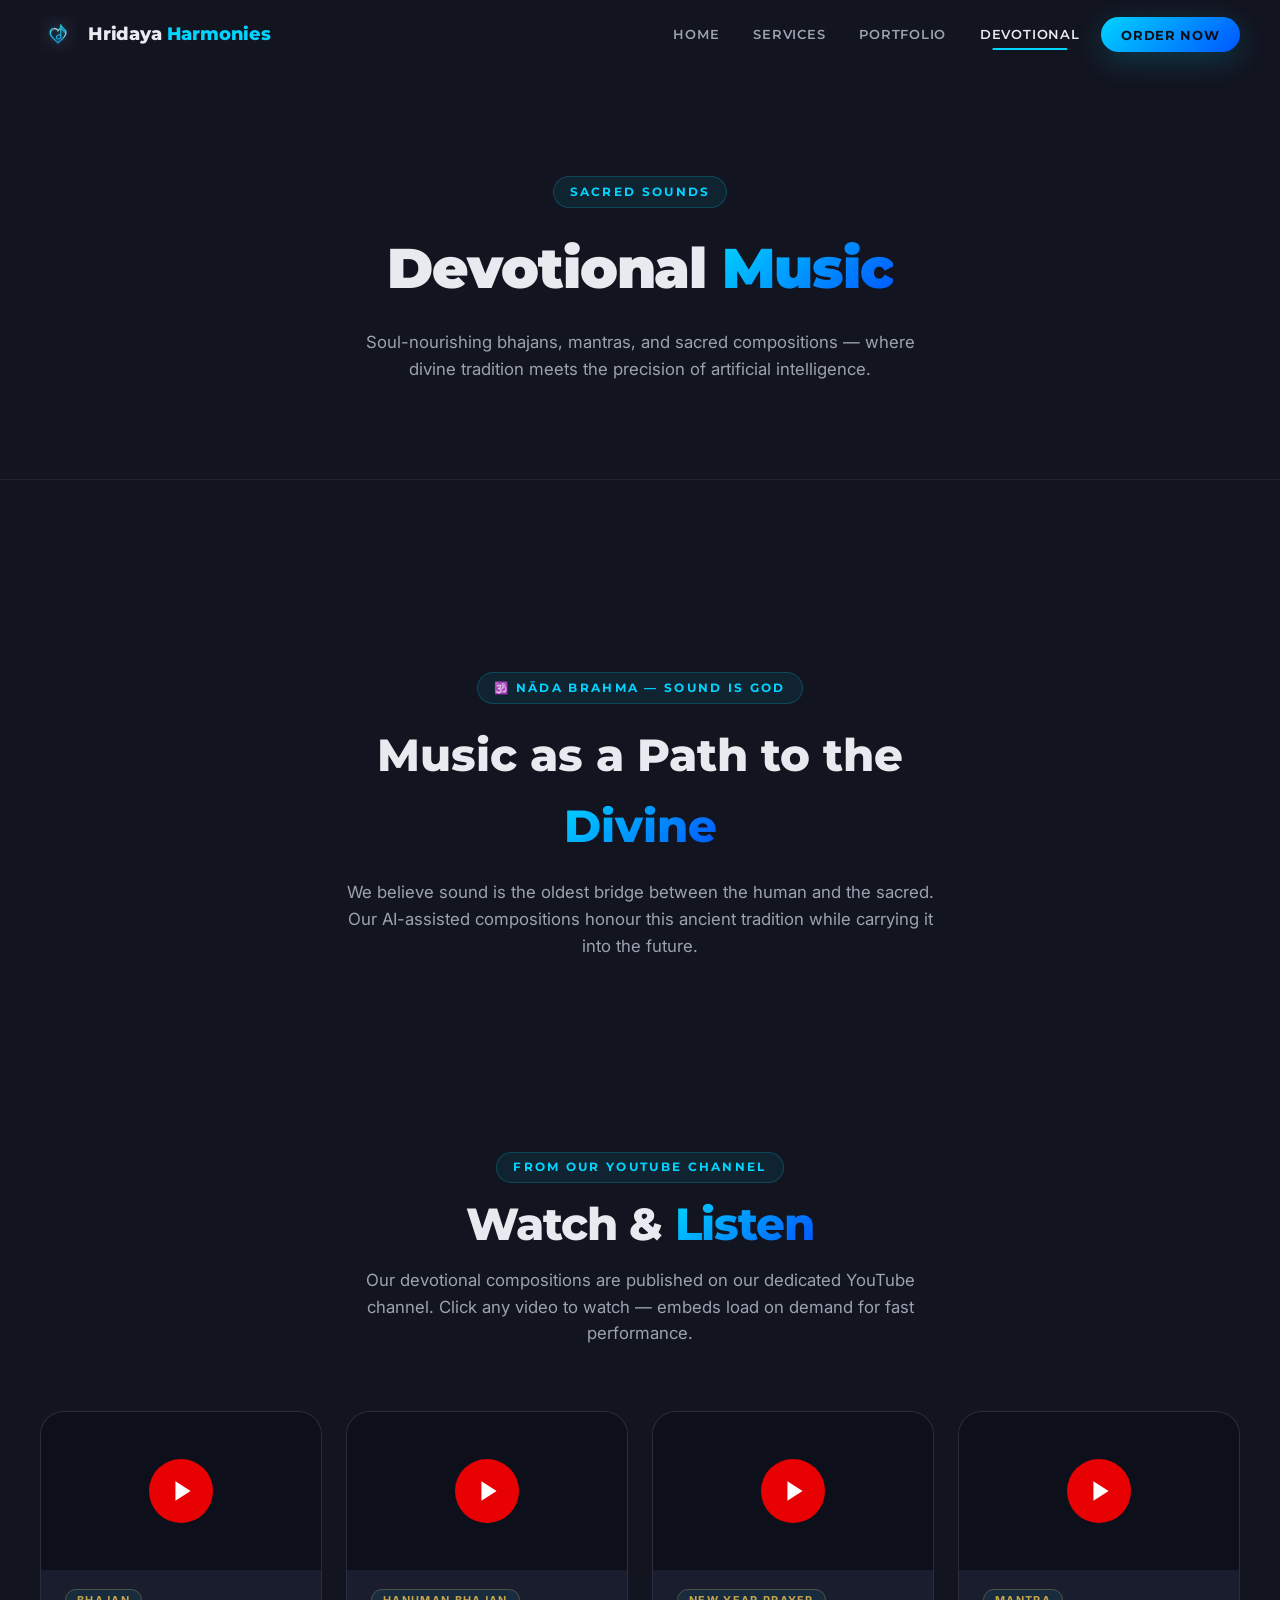
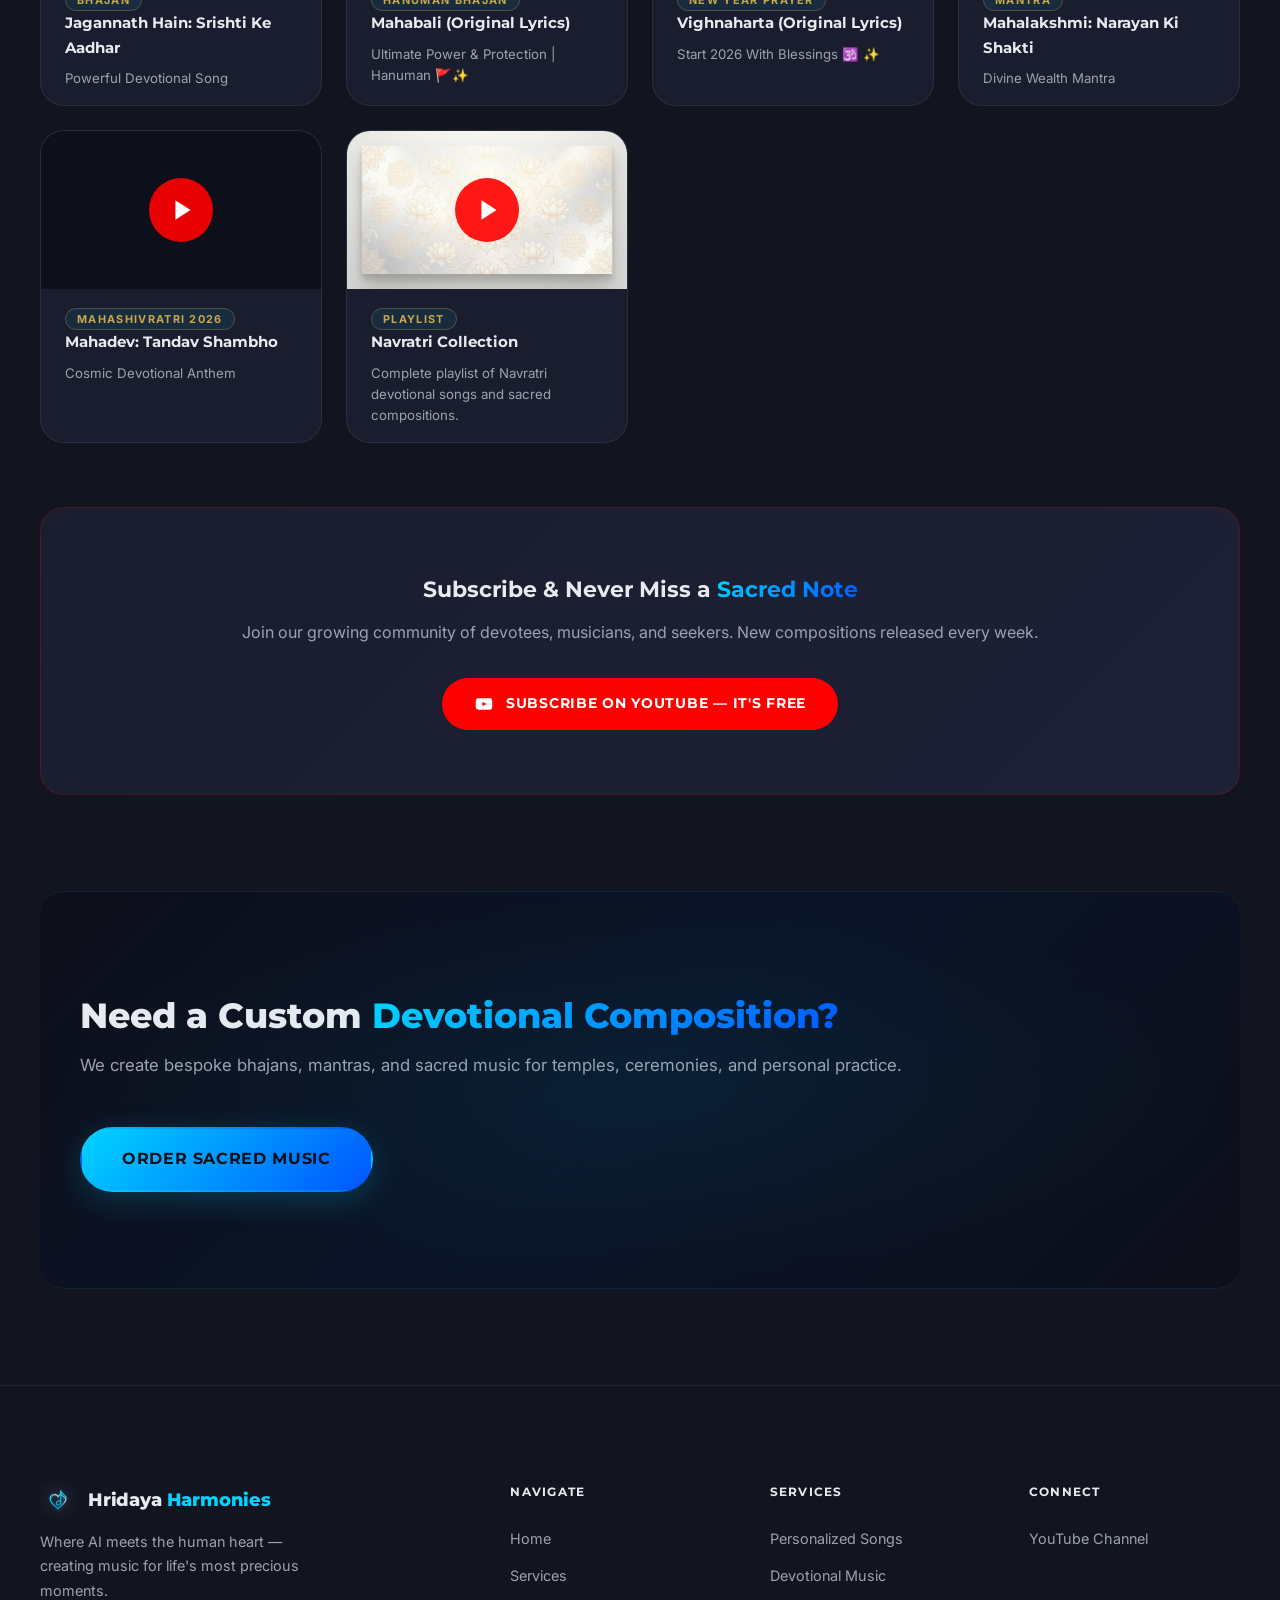
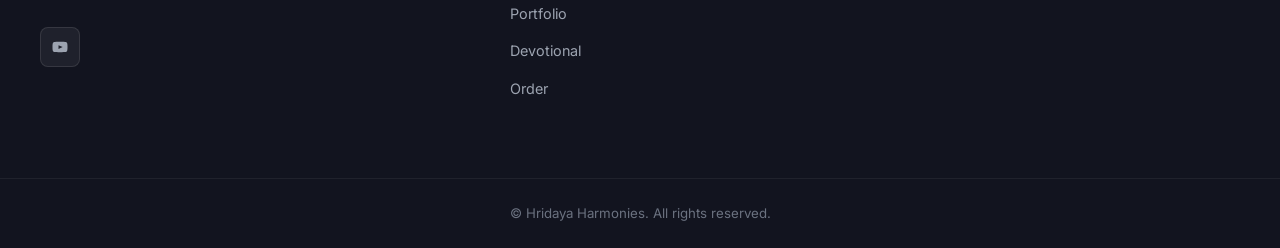
==== commit 20ead85f: "feat: update site structure with new portfolio and service pages and comment out brand ad content" ====
--- a/devotional/index.html
+++ b/devotional/index.html
@@ -1,4 +1,4 @@
-﻿<!DOCTYPE html>
+<!DOCTYPE html>
 <html lang="en">
 <head>
   <meta charset="UTF-8" />
@@ -20,7 +20,7 @@
   <!-- NAVBAR -->
   <nav class="navbar" id="navbar" role="navigation" aria-label="Main navigation">
     <div class="nav-inner container">
-      <a href="/" class="nav-logo" aria-label="Hridaya Harmonies Home">
+      <a href="../index.html" class="nav-logo" aria-label="Hridaya Harmonies Home">
         <img src="../logo_hridaya.png" alt="Hridaya Harmonies logo mark" class="nav-logo-img" />
         <span class="nav-logo-text">Hridaya<span class="accent"> Harmonies</span></span>
       </a>
@@ -28,11 +28,11 @@
         <span></span><span></span><span></span>
       </button>
       <ul class="nav-links" id="navLinks" role="list">
-        <li><a href="/" class="nav-link">Home</a></li>
-        <li><a href="/services/" class="nav-link">Services</a></li>
-        <li><a href="/portfolio/" class="nav-link">Portfolio</a></li>
-        <li><a href="/devotional/" class="nav-link active">Devotional</a></li>
-        <li><a href="/order/" class="nav-link nav-cta">Order Now</a></li>
+        <li><a href="../index.html" class="nav-link">Home</a></li>
+        <li><a href="../services/index.html" class="nav-link">Services</a></li>
+        <li><a href="../portfolio/index.html" class="nav-link">Portfolio</a></li>
+        <li><a href="../devotional/index.html" class="nav-link active">Devotional</a></li>
+        <li><a href="../order/index.html" class="nav-link nav-cta">Order Now</a></li>
       </ul>
     </div>
   </nav>
@@ -255,7 +255,7 @@
             <h2>Need a Custom <span class="gradient-text">Devotional Composition?</span></h2>
             <p>We create bespoke bhajans, mantras, and sacred music for temples, ceremonies, and personal practice.</p>
           </div>
-          <a href="/order/" class="btn btn-primary btn-large" id="devOrderBtn">Order Sacred Music</a>
+          <a href="../order/index.html" class="btn btn-primary btn-large" id="devOrderBtn">Order Sacred Music</a>
         </div>
       </div>
 
@@ -266,7 +266,7 @@
   <footer class="footer" role="contentinfo">
     <div class="container footer-inner">
       <div class="footer-brand">
-        <a href="/" class="nav-logo">
+        <a href="../index.html" class="nav-logo">
           <img src="../logo_hridaya.png" alt="" class="nav-logo-img" />
           <span class="nav-logo-text">Hridaya<span class="accent"> Harmonies</span></span>
         </a>
@@ -280,19 +280,21 @@
       <div class="footer-nav-group">
         <h4>Navigate</h4>
         <ul>
-          <li><a href="/">Home</a></li>
-          <li><a href="/services/">Services</a></li>
-          <li><a href="/portfolio/">Portfolio</a></li>
-          <li><a href="/devotional/">Devotional</a></li>
-          <li><a href="/order/">Order</a></li>
+          <li><a href="../index.html">Home</a></li>
+          <li><a href="../services/index.html">Services</a></li>
+          <li><a href="../portfolio/index.html">Portfolio</a></li>
+          <li><a href="../devotional/index.html">Devotional</a></li>
+          <li><a href="../order/index.html">Order</a></li>
         </ul>
       </div>
       <div class="footer-nav-group">
         <h4>Services</h4>
         <ul>
-          <li><a href="/services/#personal">Personalized Songs</a></li>
-          <li><a href="/services/#ads">AI Video Ads</a></li>
-          <li><a href="/devotional/">Devotional Music</a></li>
+          <li><a href="../services/index.html#personal">Personalized Songs</a></li>
+          <!-- Commented out Brand Ads Link
+          <li><a href="../services/index.html#ads">AI Video Ads</a></li>
+          -->
+          <li><a href="../devotional/index.html">Devotional Music</a></li>
         </ul>
       </div>
       <div class="footer-nav-group">
--- a/style.css
+++ b/style.css
@@ -1005,7 +1005,7 @@
   gap: var(--space-10);
   align-items: start;
 }
-@media (max-width: 960px) { .order-layout { grid-template-columns: 1fr; } }
+@media (max-width: 960px) { .order-layout { display: flex; flex-direction: column-reverse; } }
 .order-form-wrap {
   background: var(--grad-card);
   border: 1px solid rgba(255,255,255,0.07);
